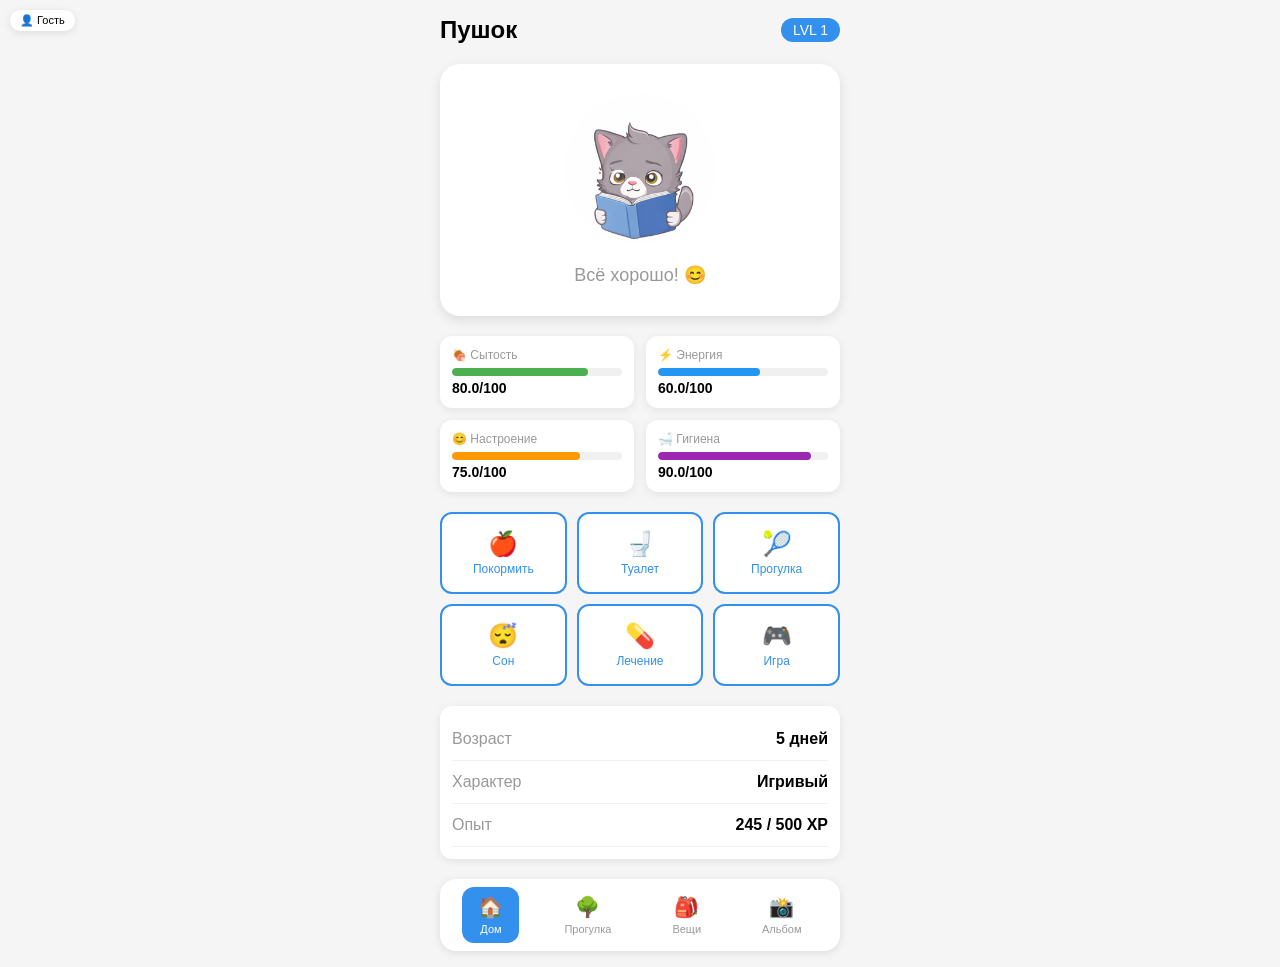
==== index.html @ 0890aa34 "Update index.html" ====
<!DOCTYPE html>
<html lang="ru">
<head>
    <meta charset="UTF-8">
    <meta name="viewport" content="width=device-width, initial-scale=1.0, maximum-scale=1.0, user-scalable=no">
    <title>🐾 Тамагочи</title>
    <script src="https://telegram.org/js/telegram-web-app.js"></script>
    <style>
        * { margin: 0; padding: 0; box-sizing: border-box; -webkit-user-select: none; user-select: none; }
        body { 
            font-family: -apple-system, BlinkMacSystemFont, sans-serif; 
            background: var(--tg-theme-bg-color, #f5f5f5); 
            color: var(--tg-theme-text-color, #000); 
            min-height: 100vh; 
            padding: 16px; 
        }
        .container { max-width: 400px; margin: 0 auto; }
        .header { display: flex; justify-content: space-between; align-items: center; margin-bottom: 20px; }
        .pet-name { font-size: 24px; font-weight: bold; }
        .pet-level { background: var(--tg-theme-button-color, #3390ec); color: var(--tg-theme-button-text-color, #fff); padding: 4px 12px; border-radius: 16px; font-size: 14px; }
        .pet-container { background: var(--tg-theme-secondary-bg-color, #fff); border-radius: 20px; padding: 30px; text-align: center; margin-bottom: 20px; box-shadow: 0 4px 12px rgba(0,0,0,0.1); }
        .pet-avatar { width: 150px; height: 150px; margin: 0 auto 20px; border-radius: 50%; overflow: hidden; background: transparent; display: flex; align-items: center; justify-content: center; }
        .pet-avatar img { width: 100%; height: 100%; object-fit: cover; }
        @keyframes bounce { 0%, 100% { transform: translateY(0); } 50% { transform: translateY(-10px); } }
        .pet-avatar.animate img { animation: bounce 2s infinite; }
        .pet-status { font-size: 18px; color: var(--tg-theme-hint-color, #999); }
        .stats-grid { display: grid; grid-template-columns: 1fr 1fr; gap: 12px; margin-bottom: 20px; }
        .stat-card { background: var(--tg-theme-secondary-bg-color, #fff); border-radius: 12px; padding: 12px; box-shadow: 0 2px 8px rgba(0,0,0,0.08); }
        .stat-label { font-size: 12px; color: var(--tg-theme-hint-color, #999); margin-bottom: 6px; }
        .stat-bar { height: 8px; background: var(--tg-theme-bg-color, #f0f0f0); border-radius: 4px; overflow: hidden; }
        .stat-fill { height: 100%; border-radius: 4px; transition: width 0.3s ease; }
        .stat-fill.hunger { background: #4CAF50; }
        .stat-fill.energy { background: #2196F3; }
        .stat-fill.mood { background: #FF9800; }
        .stat-fill.hygiene { background: #9C27B0; }
        .stat-value { font-size: 14px; font-weight: bold; margin-top: 4px; }
        .actions-grid { display: grid; grid-template-columns: repeat(3, 1fr); gap: 10px; margin-bottom: 20px; }
        .action-btn { background: var(--tg-theme-secondary-bg-color, #fff); border: 2px solid var(--tg-theme-button-color, #3390ec); color: var(--tg-theme-button-color, #3390ec); padding: 16px 8px; border-radius: 12px; font-size: 24px; cursor: pointer; transition: all 0.2s; display: flex; flex-direction: column; align-items: center; }
        .action-btn:active { transform: scale(0.95); background: var(--tg-theme-button-color, #3390ec); color: var(--tg-theme-button-text-color, #fff); }
        .action-label { font-size: 12px; margin-top: 4px; }
        .nav-bar { display: flex; justify-content: space-around; background: var(--tg-theme-secondary-bg-color, #fff); border-radius: 16px; padding: 8px; box-shadow: 0 2px 8px rgba(0,0,0,0.1); }
        .nav-item { display: flex; flex-direction: column; align-items: center; padding: 8px 16px; border-radius: 12px; cursor: pointer; color: var(--tg-theme-hint-color, #999); }
        .nav-item.active { background: var(--tg-theme-button-color, #3390ec); color: var(--tg-theme-button-text-color, #fff); }
        .nav-icon { font-size: 20px; margin-bottom: 4px; }
        .nav-label { font-size: 11px; }
        .toast { position: fixed; bottom: 80px; left: 50%; transform: translateX(-50%) translateY(100px); background: var(--tg-theme-button-color, #3390ec); color: var(--tg-theme-button-text-color, #fff); padding: 12px 24px; border-radius: 24px; font-size: 14px; opacity: 0; transition: all 0.3s; z-index: 1000; }
        .toast.show { transform: translateX(-50%) translateY(0); opacity: 1; }
        .modal-overlay { position: fixed; top: 0; left: 0; right: 0; bottom: 0; background: rgba(0,0,0,0.5); display: none; align-items: center; justify-content: center; z-index: 2000; }
        .modal-overlay.show { display: flex; }
        .modal { background: var(--tg-theme-secondary-bg-color, #fff); border-radius: 20px; padding: 24px; width: 90%; max-width: 320px; text-align: center; }
        .modal-title { font-size: 20px; font-weight: bold; margin-bottom: 16px; }
        .modal-body { margin-bottom: 20px; color: var(--tg-theme-hint-color, #999); }
        .modal-btn { background: var(--tg-theme-button-color, #3390ec); color: var(--tg-theme-button-text-color, #fff); border: none; padding: 12px 32px; border-radius: 12px; font-size: 16px; cursor: pointer; width: 100%; }
        .info-row { display: flex; justify-content: space-between; padding: 12px 0; border-bottom: 1px solid var(--tg-theme-bg-color, #f0f0f0); }
        .info-label { color: var(--tg-theme-hint-color, #999); }
        .info-value { font-weight: bold; }
        .save-status { position: fixed; top: 10px; right: 10px; background: #4CAF50; color: #fff; padding: 4px 12px; border-radius: 12px; font-size: 11px; opacity: 0; transition: opacity 0.3s; z-index: 1000; }
        .save-status.show { opacity: 1; }
        .user-badge { 
            position: fixed; 
            top: 10px; 
            left: 10px; 
            background: var(--tg-theme-secondary-bg-color, #fff); 
            padding: 4px 10px; 
            border-radius: 12px; 
            font-size: 11px; 
            box-shadow: 0 2px 8px rgba(0,0,0,0.1);
        }
    </style>
</head>
<body>
    <div class="save-status" id="saveStatus">💾 Сохранено</div>
    <div class="user-badge" id="userBadge">👤 Гость</div>
    
    <div class="container">
        <div class="header">
            <div class="pet-name" id="petName">Пушок</div>
            <div class="pet-level">LVL <span id="petLevel">1</span></div>
        </div>
        <div class="pet-container">
            <div class="pet-avatar" id="petAvatar">
                <img id="petImage" src="" alt="pet">
            </div>
            <div class="pet-status" id="petStatus">Счастлив и доволен! 😊</div>
        </div>
        <div class="stats-grid">
            <div class="stat-card">
                <div class="stat-label">🍖 Сытость</div>
                <div class="stat-bar"><div class="stat-fill hunger" id="hungerBar" style="width: 80%"></div></div>
                <div class="stat-value" id="hungerValue">80/100</div>
            </div>
            <div class="stat-card">
                <div class="stat-label">⚡ Энергия</div>
                <div class="stat-bar"><div class="stat-fill energy" id="energyBar" style="width: 60%"></div></div>
                <div class="stat-value" id="energyValue">60/100</div>
            </div>
            <div class="stat-card">
                <div class="stat-label">😊 Настроение</div>
                <div class="stat-bar"><div class="stat-fill mood" id="moodBar" style="width: 75%"></div></div>
                <div class="stat-value" id="moodValue">75/100</div>
            </div>
            <div class="stat-card">
                <div class="stat-label">🛁 Гигиена</div>
                <div class="stat-bar"><div class="stat-fill hygiene" id="hygieneBar" style="width: 90%"></div></div>
                <div class="stat-value" id="hygieneValue">90/100</div>
            </div>
        </div>
        <div class="actions-grid">
            <button class="action-btn" onclick="handleAction('feed')" id="btnFeed"><span>🍎</span><div class="action-label">Покормить</div></button>
            <button class="action-btn" onclick="handleAction('toilet')" id="btnToilet"><span>🚽</span><div class="action-label">Туалет</div></button>
            <button class="action-btn" onclick="handleAction('walk')" id="btnWalk"><span>🎾</span><div class="action-label">Прогулка</div></button>
            <button class="action-btn" onclick="handleAction('sleep')" id="btnSleep"><span>😴</span><div class="action-label">Сон</div></button>
            <button class="action-btn" onclick="handleAction('heal')" id="btnHeal"><span>💊</span><div class="action-label">Лечение</div></button>
            <button class="action-btn" onclick="handleAction('play')" id="btnPlay"><span>🎮</span><div class="action-label">Игра</div></button>
        </div>
        <div class="stat-card" style="margin-bottom: 20px;">
            <div class="info-row"><span class="info-label">Возраст</span><span class="info-value" id="petAge">5 дней</span></div>
            <div class="info-row"><span class="info-label">Характер</span><span class="info-value" id="petCharacter">Игривый</span></div>
            <div class="info-row"><span class="info-label">Опыт</span><span class="info-value" id="petXP">245 / 500 XP</span></div>
        </div>
        
        <!-- НАВИГАЦИЯ (обновлено: Комната → Прогулка) -->
        <div class="nav-bar">
            <div class="nav-item active" onclick="navigate('home')"><div class="nav-icon">🏠</div><div class="nav-label">Дом</div></div>
            <div class="nav-item" onclick="navigate('walk')"><div class="nav-icon">🌳</div><div class="nav-label">Прогулка</div></div>
            <div class="nav-item" onclick="navigate('inventory')"><div class="nav-icon">🎒</div><div class="nav-label">Вещи</div></div>
            <div class="nav-item" onclick="navigate('album')"><div class="nav-icon">📸</div><div class="nav-label">Альбом</div></div>
        </div>
    </div>
    <div class="toast" id="toast"></div>
    <div class="modal-overlay" id="modalOverlay">
        <div class="modal">
            <div class="modal-title" id="modalTitle">Внимание!</div>
            <div class="modal-body" id="modalBody">Текст сообщения</div>
            <button class="modal-btn" onclick="closeModal()">OK</button>
        </div>
    </div>

    <script>
        // ==================== TELEGRAM INIT ====================
        const tg = window.Telegram?.WebApp;
        let userData = { id: Date.now(), first_name: 'Игрок', username: 'player' };
        
        if (tg) {
            tg.expand();
            tg.ready();
            
            if (tg.initDataUnsafe?.user) {
                userData = tg.initDataUnsafe.user;
                document.getElementById('userBadge').textContent = `👤 ${userData.first_name}`;
            }
            
            tg.MainButton.setText('💾 СОХРАНИТЬ');
            tg.MainButton.color = '#3390ec';
            tg.MainButton.textColor = '#ffffff';
            tg.MainButton.show();
            tg.MainButton.onClick(() => {
                saveGame();
                tg.showAlert('Игра сохранена! 💾');
                if (tg.HapticFeedback) tg.HapticFeedback.notificationOccurred('success');
            });
            
            tg.BackButton.show();
            tg.BackButton.onClick(() => {
                saveGame();
                tg.close();
            });
        }

        // ==================== STATE ====================
        let pet = {
            id: userData.id,
            name: 'Пушок',
            level: 1,
            age: 5,
            xp: 245,
            xpMax: 500,
            hunger: 80,
            energy: 60,
            mood: 75,
            hygiene: 90,
            character: 'Игривый',
            status: 'happy',
            lastUpdate: Date.now()
        };

        const catImages = {
            music: 0, play: 1, play2: 2, singing: 3,
            sleeping: 4, sleeping2: 5, normal: 6, wink: 7,
            normal2: 8, happy2: 9, normal3: 10, feed: 11,
            music2: 12, normal4: 13, sleeping3: 14, happy3: 15
        };

        // ==================== UI FUNCTIONS ====================
        function updateUI() {
            document.getElementById('hungerBar').style.width = pet.hunger + '%';
            document.getElementById('hungerValue').textContent = pet.hunger.toFixed(1) + '/100';
            document.getElementById('energyBar').style.width = pet.energy + '%';
            document.getElementById('energyValue').textContent = pet.energy.toFixed(1) + '/100';
            document.getElementById('moodBar').style.width = pet.mood + '%';
            document.getElementById('moodValue').textContent = pet.mood.toFixed(1) + '/100';
            document.getElementById('hygieneBar').style.width = pet.hygiene + '%';
            document.getElementById('hygieneValue').textContent = pet.hygiene.toFixed(1) + '/100';
            document.getElementById('petName').textContent = pet.name;
            document.getElementById('petLevel').textContent = pet.level;
            document.getElementById('petAge').textContent = pet.age + ' дней';
            document.getElementById('petCharacter').textContent = pet.character;
            document.getElementById('petXP').textContent = pet.xp + ' / ' + pet.xpMax + ' XP';
            updatePetAppearance();
        }

        function updatePetAppearance() {
            const img = document.getElementById('petImage');
            const avatar = document.getElementById('petAvatar');
            const status = document.getElementById('petStatus');
            
            if (pet.hunger < 30) { pet.status = 'normal4'; status.textContent = 'Хочет есть... 🍖'; }
            else if (pet.energy < 20) { pet.status = 'sleeping2'; status.textContent = 'Устал, хочет спать... 😴'; }
            else if (pet.mood < 40) { pet.status = 'normal4'; status.textContent = 'Грустит... 💔'; }
            else if (pet.hygiene < 30) { pet.status = 'normal4'; status.textContent = 'Нужно помыться! 🛁'; }
            else if (pet.mood > 80 && pet.hunger > 60 && pet.energy > 60) { pet.status = Math.random() > 0.5 ? 'happy2' : 'happy3'; status.textContent = 'Счастлив и доволен! 😊'; }
            else { pet.status = 'normal'; status.textContent = 'Всё хорошо! 😊'; }
            
            const imgIndex = catImages[pet.status] !== undefined ? catImages[pet.status] : 6;
            img.src = `./part_${imgIndex}.png`;
            
            if (pet.energy > 20 && pet.status !== 'sleeping' && pet.status !== 'sleeping2' && pet.status !== 'sleeping3') { 
                avatar.classList.add('animate'); 
            } else { 
                avatar.classList.remove('animate'); 
            }
        }

        function showToast(message) {
            const toast = document.getElementById('toast');
            toast.textContent = message;
            toast.classList.add('show');
            setTimeout(() => toast.classList.remove('show'), 2000);
        }

        function showSaveStatus() {
            const status = document.getElementById('saveStatus');
            status.classList.add('show');
            setTimeout(() => status.classList.remove('show'), 2000);
        }

        function showModal(title, body) {
            document.getElementById('modalTitle').textContent = title;
            document.getElementById('modalBody').textContent = body;
            document.getElementById('modalOverlay').classList.add('show');
        }

        function closeModal() {
            document.getElementById('modalOverlay').classList.remove('show');
        }

        // ==================== NAVIGATION (ОБНОВЛЕНО!) ====================
        function navigate(page) {
            document.querySelectorAll('.nav-item').forEach(item => { item.classList.remove('active'); });
            event.currentTarget.classList.add('active');
            
            const pages = {
                home: { icon: '🏠', label: 'Дом', url: null },
                walk: { icon: '🌳', label: 'Прогулка', url: './cat-run.html' },  // ← ОТКРЫВАЕТ МИНИ-ИГРУ!
                inventory: { icon: '🎒', label: 'Вещи', url: null },
                album: { icon: '📸', label: 'Альбом', url: null }
            };
            
            const pageInfo = pages[page];
            
            // Если есть URL — открываем мини-игру
            if (pageInfo.url) {
                window.location.href = pageInfo.url;
            } else {
                // Иначе показываем "В разработке"
                showToast(`${pageInfo.icon} ${pageInfo.label} (в разработке)`);
            }
        }

        // ==================== SAVE/LOAD ====================
        async function saveGame() {
            if (tg) {
                try {
                    const saveData = { pet: pet, timestamp: new Date().toISOString() };
                    localStorage.setItem(`tamagotchi_save_${userData.id}`, JSON.stringify(saveData));
                    showSaveStatus();
                } catch (e) { console.error('❌ Ошибка сохранения:', e); }
            } else {
                try {
                    const saveData = { pet: pet, timestamp: new Date().toISOString() };
                    localStorage.setItem('tamagotchi_save', JSON.stringify(saveData));
                    showSaveStatus();
                } catch (e) { console.error('❌ Ошибка localStorage:', e); }
            }
        }

        async function loadGame() {
            if (tg) {
                try {
                    const saved = localStorage.getItem(`tamagotchi_save_${userData.id}`);
                    if (saved) {
                        const saveData = JSON.parse(saved);
                        if (saveData.pet) {
                            pet = { ...pet, ...saveData.pet };
                            showToast('Прогресс загружен! ✨');
                        }
                    }
                } catch (e) { console.error('❌ Ошибка загрузки localStorage:', e); }
            } else {
                try {
                    const saved = localStorage.getItem('tamagotchi_save');
                    if (saved) {
                        const saveData = JSON.parse(saved);
                        if (saveData.pet) {
                            pet = { ...pet, ...saveData.pet };
                            showToast('Прогресс загружен! ✨');
                        }
                    }
                } catch (e) { console.error('❌ Ошибка загрузки localStorage:', e); }
            }
        }

        function saveGameOnExit() { saveGame(); }
        setInterval(() => { saveGame(); }, 15000);

        // ==================== ACTIONS ====================
        const actions = {
            feed: { cooldown: 30000, effect: () => { pet.hunger = Math.min(100, pet.hunger + 20); pet.mood = Math.min(100, pet.mood + 5); pet.xp += 10; showTemporaryStatus('feed', 'Вкусно! 😋'); return 'Вкусно! 😋'; } },
            toilet: { cooldown: 60000, effect: () => { pet.hygiene = Math.min(100, pet.hygiene + 30); pet.mood = Math.min(100, pet.mood + 10); pet.xp += 5; showTemporaryStatus('wink', 'Чисто и свежо! ✨'); return 'Чисто и свежо! ✨'; } },
            walk: { cooldown: 120000, effect: () => { pet.energy = Math.max(0, pet.energy - 15); pet.mood = Math.min(100, pet.mood + 25); pet.hunger = Math.max(0, pet.hunger - 10); pet.xp += 20; showTemporaryStatus('music', 'Отличная прогулка! 🌳'); return 'Отличная прогулка! 🌳'; } },
            sleep: { cooldown: 300000, effect: () => { pet.energy = Math.min(100, pet.energy + 40); pet.hunger = Math.max(0, pet.hunger - 5); pet.xp += 15; showTemporaryStatus('sleeping', 'Выспался! 😴'); return 'Выспался! 😴'; } },
            heal: { cooldown: 600000, effect: () => { pet.hunger = Math.min(100, pet.hunger + 10); pet.energy = Math.min(100, pet.energy + 10); pet.mood = Math.min(100, pet.mood + 15); pet.xp += 25; showTemporaryStatus('happy2', 'Здоровье улучшилось! 💪'); return 'Здоровье улучшилось! 💪'; } },
            play: { cooldown: 60000, effect: () => { pet.energy = Math.max(0, pet.energy - 10); pet.mood = Math.min(100, pet.mood + 20); pet.hunger = Math.max(0, pet.hunger - 5); pet.xp += 15; showTemporaryStatus('play', 'Весело! 🎉'); return 'Весело! 🎉'; } }
        };

        const cooldowns = {};
        let temporaryStatusTimeout = null;

        function showTemporaryStatus(status, message) {
            const img = document.getElementById('petImage');
            const imgIndex = catImages[status] !== undefined ? catImages[status] : 6;
            img.src = `./part_${imgIndex}.png`;
            if (temporaryStatusTimeout) clearTimeout(temporaryStatusTimeout);
            temporaryStatusTimeout = setTimeout(() => { updatePetAppearance(); saveGame(); }, 2000);
        }

        function handleAction(actionType) {
            const action = actions[actionType];
            if (cooldowns[actionType] && Date.now() < cooldowns[actionType]) {
                const remaining = Math.ceil((cooldowns[actionType] - Date.now()) / 1000);
                showToast(`Подождите ${remaining} сек`);
                return;
            }
            if (actionType === 'walk' && pet.energy < 15) { 
                showModal('Устал', 'Слишком мало энергии для прогулки. Пусть поспит! 😴'); 
                return; 
            }
            
            if (tg?.HapticFeedback) {
                tg.HapticFeedback.impactOccurred('light');
            }
            
            const result = action.effect();
            cooldowns[actionType] = Date.now() + action.cooldown;
            showToast(result);
            checkLevelUp();
            updateUI();
            saveGame();
        }

        function checkLevelUp() {
            if (pet.xp >= pet.xpMax) {
                pet.level++;
                pet.xp = 0;
                pet.xpMax = Math.floor(pet.xpMax * 1.5);
                showModal('🎉 Уровень повышен!', `Твой питомец достиг уровня ${pet.level}!`);
                showTemporaryStatus('happy2', 'Ура! 🎉');
                
                if (tg?.HapticFeedback) {
                    tg.HapticFeedback.notificationOccurred('success');
                }
            }
        }

        function startDecay() {
            setInterval(() => {
                pet.hunger = Math.max(0, pet.hunger - 1);
                pet.energy = Math.max(0, pet.energy - 0.5);
                pet.mood = Math.max(0, pet.mood - 0.8);
                pet.hygiene = Math.max(0, pet.hygiene - 0.3);
                pet.hunger = Math.round(pet.hunger * 10) / 10;
                pet.energy = Math.round(pet.energy * 10) / 10;
                pet.mood = Math.round(pet.mood * 10) / 10;
                pet.hygiene = Math.round(pet.hygiene * 10) / 10;
                updateUI();
            }, 5000);
        }

        // ==================== INIT ====================
        document.addEventListener('DOMContentLoaded', async () => { 
            await loadGame(); 
            updateUI(); 
            startDecay();
            console.log('🐾 Тамагочи запущен!'); 
        });
        
        window.addEventListener('beforeunload', () => { saveGameOnExit(); });
    </script>
</body>
</html>
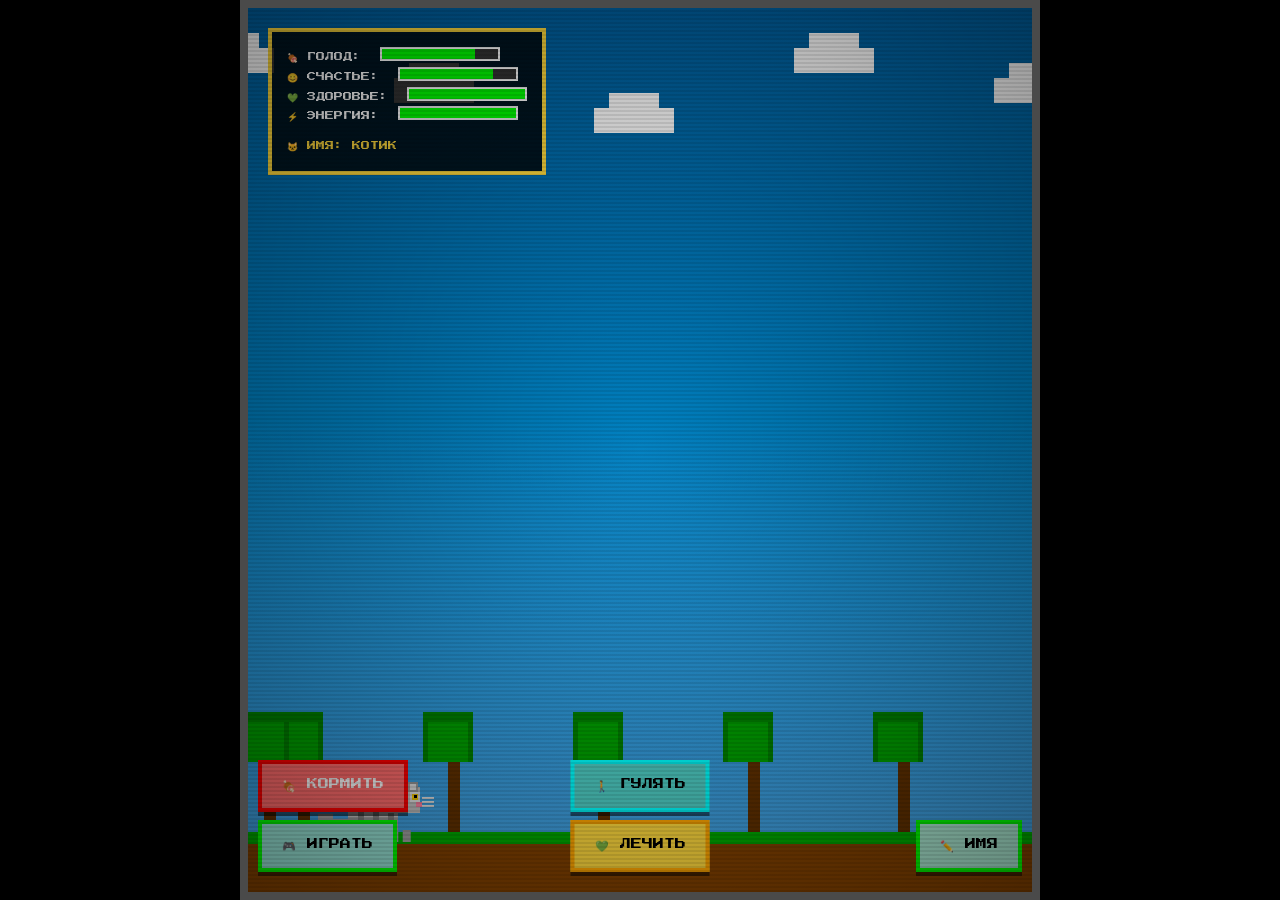
==== commit 3a89af20: "Update index.html" ====
--- a/index.html
+++ b/index.html
@@ -3,408 +3,681 @@
 <head>
     <meta charset="UTF-8">
     <meta name="viewport" content="width=device-width, initial-scale=1.0, maximum-scale=1.0, user-scalable=no">
-    <title>🐾 Тамагочи</title>
-    <script src="https://telegram.org/js/telegram-web-app.js"></script>
+    <title>Котик Тамагочи - Sega Style</title>
     <style>
-        * { margin: 0; padding: 0; box-sizing: border-box; -webkit-user-select: none; user-select: none; }
-        body { 
-            font-family: -apple-system, BlinkMacSystemFont, sans-serif; 
-            background: var(--tg-theme-bg-color, #f5f5f5); 
-            color: var(--tg-theme-text-color, #000); 
-            min-height: 100vh; 
-            padding: 16px; 
-        }
-        .container { max-width: 400px; margin: 0 auto; }
-        .header { display: flex; justify-content: space-between; align-items: center; margin-bottom: 20px; }
-        .pet-name { font-size: 24px; font-weight: bold; }
-        .pet-level { background: var(--tg-theme-button-color, #3390ec); color: var(--tg-theme-button-text-color, #fff); padding: 4px 12px; border-radius: 16px; font-size: 14px; }
-        .pet-container { background: var(--tg-theme-secondary-bg-color, #fff); border-radius: 20px; padding: 30px; text-align: center; margin-bottom: 20px; box-shadow: 0 4px 12px rgba(0,0,0,0.1); }
-        .pet-avatar { width: 150px; height: 150px; margin: 0 auto 20px; border-radius: 50%; overflow: hidden; background: transparent; display: flex; align-items: center; justify-content: center; }
-        .pet-avatar img { width: 100%; height: 100%; object-fit: cover; }
-        @keyframes bounce { 0%, 100% { transform: translateY(0); } 50% { transform: translateY(-10px); } }
-        .pet-avatar.animate img { animation: bounce 2s infinite; }
-        .pet-status { font-size: 18px; color: var(--tg-theme-hint-color, #999); }
-        .stats-grid { display: grid; grid-template-columns: 1fr 1fr; gap: 12px; margin-bottom: 20px; }
-        .stat-card { background: var(--tg-theme-secondary-bg-color, #fff); border-radius: 12px; padding: 12px; box-shadow: 0 2px 8px rgba(0,0,0,0.08); }
-        .stat-label { font-size: 12px; color: var(--tg-theme-hint-color, #999); margin-bottom: 6px; }
-        .stat-bar { height: 8px; background: var(--tg-theme-bg-color, #f0f0f0); border-radius: 4px; overflow: hidden; }
-        .stat-fill { height: 100%; border-radius: 4px; transition: width 0.3s ease; }
-        .stat-fill.hunger { background: #4CAF50; }
-        .stat-fill.energy { background: #2196F3; }
-        .stat-fill.mood { background: #FF9800; }
-        .stat-fill.hygiene { background: #9C27B0; }
-        .stat-value { font-size: 14px; font-weight: bold; margin-top: 4px; }
-        .actions-grid { display: grid; grid-template-columns: repeat(3, 1fr); gap: 10px; margin-bottom: 20px; }
-        .action-btn { background: var(--tg-theme-secondary-bg-color, #fff); border: 2px solid var(--tg-theme-button-color, #3390ec); color: var(--tg-theme-button-color, #3390ec); padding: 16px 8px; border-radius: 12px; font-size: 24px; cursor: pointer; transition: all 0.2s; display: flex; flex-direction: column; align-items: center; }
-        .action-btn:active { transform: scale(0.95); background: var(--tg-theme-button-color, #3390ec); color: var(--tg-theme-button-text-color, #fff); }
-        .action-label { font-size: 12px; margin-top: 4px; }
-        .nav-bar { display: flex; justify-content: space-around; background: var(--tg-theme-secondary-bg-color, #fff); border-radius: 16px; padding: 8px; box-shadow: 0 2px 8px rgba(0,0,0,0.1); }
-        .nav-item { display: flex; flex-direction: column; align-items: center; padding: 8px 16px; border-radius: 12px; cursor: pointer; color: var(--tg-theme-hint-color, #999); }
-        .nav-item.active { background: var(--tg-theme-button-color, #3390ec); color: var(--tg-theme-button-text-color, #fff); }
-        .nav-icon { font-size: 20px; margin-bottom: 4px; }
-        .nav-label { font-size: 11px; }
-        .toast { position: fixed; bottom: 80px; left: 50%; transform: translateX(-50%) translateY(100px); background: var(--tg-theme-button-color, #3390ec); color: var(--tg-theme-button-text-color, #fff); padding: 12px 24px; border-radius: 24px; font-size: 14px; opacity: 0; transition: all 0.3s; z-index: 1000; }
-        .toast.show { transform: translateX(-50%) translateY(0); opacity: 1; }
-        .modal-overlay { position: fixed; top: 0; left: 0; right: 0; bottom: 0; background: rgba(0,0,0,0.5); display: none; align-items: center; justify-content: center; z-index: 2000; }
-        .modal-overlay.show { display: flex; }
-        .modal { background: var(--tg-theme-secondary-bg-color, #fff); border-radius: 20px; padding: 24px; width: 90%; max-width: 320px; text-align: center; }
-        .modal-title { font-size: 20px; font-weight: bold; margin-bottom: 16px; }
-        .modal-body { margin-bottom: 20px; color: var(--tg-theme-hint-color, #999); }
-        .modal-btn { background: var(--tg-theme-button-color, #3390ec); color: var(--tg-theme-button-text-color, #fff); border: none; padding: 12px 32px; border-radius: 12px; font-size: 16px; cursor: pointer; width: 100%; }
-        .info-row { display: flex; justify-content: space-between; padding: 12px 0; border-bottom: 1px solid var(--tg-theme-bg-color, #f0f0f0); }
-        .info-label { color: var(--tg-theme-hint-color, #999); }
-        .info-value { font-weight: bold; }
-        .save-status { position: fixed; top: 10px; right: 10px; background: #4CAF50; color: #fff; padding: 4px 12px; border-radius: 12px; font-size: 11px; opacity: 0; transition: opacity 0.3s; z-index: 1000; }
-        .save-status.show { opacity: 1; }
-        .user-badge { 
-            position: fixed; 
-            top: 10px; 
-            left: 10px; 
-            background: var(--tg-theme-secondary-bg-color, #fff); 
-            padding: 4px 10px; 
-            border-radius: 12px; 
-            font-size: 11px; 
-            box-shadow: 0 2px 8px rgba(0,0,0,0.1);
+        @import url('https://fonts.googleapis.com/css2?family=Press+Start+2P&display=swap');
+        
+        * { margin: 0; padding: 0; box-sizing: border-box; touch-action: none; }
+        body {
+            display: flex; justify-content: center; align-items: center;
+            min-height: 100vh; background: #000;
+            font-family: 'Press Start 2P', cursive; overflow: hidden;
+        }
+        #gameContainer { 
+            position: relative; width: 100%; max-width: 800px; height: 100vh;
+            background: linear-gradient(180deg, #1a1a4e 0%, #0a0a2e 100%);
+            border: 8px solid #4a4a4a;
+        }
+        #gameCanvas { display: block; width: 100%; height: 100%; }
+        
+        .sega-button {
+            position: absolute;
+            padding: 15px 20px;
+            font-family: 'Press Start 2P', cursive;
+            font-size: 11px;
+            border: 4px solid;
+            cursor: pointer;
+            text-transform: uppercase;
+            box-shadow: 0 4px 0 rgba(0,0,0,0.5);
+        }
+        .sega-button:active {
+            transform: translateY(4px);
+            box-shadow: 0 0 0 rgba(0,0,0,0.5);
+        }
+        .btn-feed { background: #FF6B6B; border-color: #FF0000; color: #fff; bottom: 80px; left: 10px; }
+        .btn-walk { background: #4ECDC4; border-color: #00FFFF; color: #000; bottom: 80px; left: 50%; transform: translateX(-50%); }
+        .btn-play { background: #95E1D3; border-color: #00FF00; color: #000; bottom: 20px; left: 10px; }
+        .btn-heal { background: #FFD93D; border-color: #FFA500; color: #000; bottom: 20px; left: 50%; transform: translateX(-50%); }
+        .btn-name { background: #A8E6CF; border-color: #00FF00; color: #000; bottom: 20px; right: 10px; }
+        
+        #scanlines {
+            position: absolute; top: 0; left: 0; width: 100%; height: 100%;
+            background: repeating-linear-gradient(0deg, rgba(0,0,0,0.15) 0px, rgba(0,0,0,0.15) 2px, transparent 2px, transparent 4px);
+            pointer-events: none; z-index: 100; opacity: 0.6;
+        }
+        
+        .modal {
+            display: none; position: absolute; top: 50%; left: 50%;
+            transform: translate(-50%, -50%);
+            background: linear-gradient(180deg, #2a2a6e 0%, #1a1a4e 100%);
+            border: 6px solid #00FFFF; padding: 30px;
+            box-shadow: 0 0 30px rgba(0,255,255,0.5);
+            z-index: 200; text-align: center;
+        }
+        .modal h2 { color: #FFFF00; margin-bottom: 20px; font-size: 18px; }
+        .modal input {
+            font-family: 'Press Start 2P', cursive;
+            padding: 10px; font-size: 14px;
+            border: 4px solid #FFD93D;
+            background: #000; color: #00FF00;
+            margin-bottom: 20px; width: 100%;
+        }
+        .modal button {
+            font-family: 'Press Start 2P', cursive;
+            padding: 12px 25px; font-size: 12px;
+            background: #00FF00; border: 4px solid #008000;
+            cursor: pointer; color: #000;
+        }
+        
+        .stats {
+            position: absolute; top: 20px; left: 20px;
+            background: rgba(0,0,0,0.8);
+            border: 4px solid #FFD93D;
+            padding: 15px; color: #fff;
+            font-size: 9px; line-height: 2.2;
+            z-index: 50;
+        }
+        .stat-bar {
+            width: 120px; height: 14px;
+            background: #333; border: 2px solid #fff;
+            display: inline-block; margin-left: 10px;
+        }
+        .stat-fill {
+            height: 100%; background: #00FF00;
+            transition: width 0.3s;
+        }
+        
+        #vignette {
+            position: absolute; top: 0; left: 0; width: 100%; height: 100%;
+            background: radial-gradient(ellipse at center, transparent 0%, rgba(0,0,0,0.4) 100%);
+            pointer-events: none; z-index: 101;
+        }
+
+        .instructions {
+            position: absolute;
+            top: 20px;
+            left: 50%;
+            transform: translateX(-50%);
+            background: rgba(0,0,0,0.9);
+            border: 3px solid #FFFF00;
+            padding: 10px 20px;
+            color: #FFFF00;
+            font-size: 9px;
+            text-align: center;
+            z-index: 50;
+            display: none;
         }
     </style>
 </head>
 <body>
-    <div class="save-status" id="saveStatus">💾 Сохранено</div>
-    <div class="user-badge" id="userBadge">👤 Гость</div>
-    
-    <div class="container">
-        <div class="header">
-            <div class="pet-name" id="petName">Пушок</div>
-            <div class="pet-level">LVL <span id="petLevel">1</span></div>
+    <div id="gameContainer">
+        <canvas id="gameCanvas"></canvas>
+        <div id="scanlines"></div>
+        <div id="vignette"></div>
+        
+        <div class="stats">
+            <div>🍖 ГОЛОД: <div class="stat-bar"><div class="stat-fill" id="hungerBar" style="width: 80%"></div></div></div>
+            <div>😊 СЧАСТЬЕ: <div class="stat-bar"><div class="stat-fill" id="happyBar" style="width: 80%"></div></div></div>
+            <div>💚 ЗДОРОВЬЕ: <div class="stat-bar"><div class="stat-fill" id="healthBar" style="width: 100%"></div></div></div>
+            <div>⚡ ЭНЕРГИЯ: <div class="stat-bar"><div class="stat-fill" id="energyBar" style="width: 100%"></div></div></div>
+            <div style="margin-top: 10px; color: #FFD93D;">🐱 ИМЯ: <span id="catName">КОТИК</span></div>
         </div>
-        <div class="pet-container">
-            <div class="pet-avatar" id="petAvatar">
-                <img id="petImage" src="" alt="pet">
-            </div>
-            <div class="pet-status" id="petStatus">Счастлив и доволен! 😊</div>
+
+        <div class="instructions" id="instructions">
+            <div id="instructionText"></div>
         </div>
-        <div class="stats-grid">
-            <div class="stat-card">
-                <div class="stat-label">🍖 Сытость</div>
-                <div class="stat-bar"><div class="stat-fill hunger" id="hungerBar" style="width: 80%"></div></div>
-                <div class="stat-value" id="hungerValue">80/100</div>
-            </div>
-            <div class="stat-card">
-                <div class="stat-label">⚡ Энергия</div>
-                <div class="stat-bar"><div class="stat-fill energy" id="energyBar" style="width: 60%"></div></div>
-                <div class="stat-value" id="energyValue">60/100</div>
-            </div>
-            <div class="stat-card">
-                <div class="stat-label">😊 Настроение</div>
-                <div class="stat-bar"><div class="stat-fill mood" id="moodBar" style="width: 75%"></div></div>
-                <div class="stat-value" id="moodValue">75/100</div>
-            </div>
-            <div class="stat-card">
-                <div class="stat-label">🛁 Гигиена</div>
-                <div class="stat-bar"><div class="stat-fill hygiene" id="hygieneBar" style="width: 90%"></div></div>
-                <div class="stat-value" id="hygieneValue">90/100</div>
-            </div>
-        </div>
-        <div class="actions-grid">
-            <button class="action-btn" onclick="handleAction('feed')" id="btnFeed"><span>🍎</span><div class="action-label">Покормить</div></button>
-            <button class="action-btn" onclick="handleAction('toilet')" id="btnToilet"><span>🚽</span><div class="action-label">Туалет</div></button>
-            <button class="action-btn" onclick="handleAction('walk')" id="btnWalk"><span>🎾</span><div class="action-label">Прогулка</div></button>
-            <button class="action-btn" onclick="handleAction('sleep')" id="btnSleep"><span>😴</span><div class="action-label">Сон</div></button>
-            <button class="action-btn" onclick="handleAction('heal')" id="btnHeal"><span>💊</span><div class="action-label">Лечение</div></button>
-            <button class="action-btn" onclick="handleAction('play')" id="btnPlay"><span>🎮</span><div class="action-label">Игра</div></button>
-        </div>
-        <div class="stat-card" style="margin-bottom: 20px;">
-            <div class="info-row"><span class="info-label">Возраст</span><span class="info-value" id="petAge">5 дней</span></div>
-            <div class="info-row"><span class="info-label">Характер</span><span class="info-value" id="petCharacter">Игривый</span></div>
-            <div class="info-row"><span class="info-label">Опыт</span><span class="info-value" id="petXP">245 / 500 XP</span></div>
-        </div>
-        
-        <!-- НАВИГАЦИЯ (обновлено: Комната → Прогулка) -->
-        <div class="nav-bar">
-            <div class="nav-item active" onclick="navigate('home')"><div class="nav-icon">🏠</div><div class="nav-label">Дом</div></div>
-            <div class="nav-item" onclick="navigate('walk')"><div class="nav-icon">🌳</div><div class="nav-label">Прогулка</div></div>
-            <div class="nav-item" onclick="navigate('inventory')"><div class="nav-icon">🎒</div><div class="nav-label">Вещи</div></div>
-            <div class="nav-item" onclick="navigate('album')"><div class="nav-icon">📸</div><div class="nav-label">Альбом</div></div>
+        
+        <button class="sega-button btn-feed" onclick="startFeedGame()">🍖 КОРМИТЬ</button>
+        <button class="sega-button btn-walk" onclick="startWalkGame()">🚶 ГУЛЯТЬ</button>
+        <button class="sega-button btn-play" onclick="startPlayGame()">🎮 ИГРАТЬ</button>
+        <button class="sega-button btn-heal" onclick="startHealGame()">💚 ЛЕЧИТЬ</button>
+        <button class="sega-button btn-name" onclick="openNameModal()">✏️ ИМЯ</button>
+        
+        <div class="modal" id="nameModal">
+            <h2>🐱 ВВЕДИ ИМЯ КОТИКА</h2>
+            <input type="text" id="nameInput" maxlength="10" placeholder="КОТИК">
+            <br>
+            <button onclick="saveName()">OK</button>
         </div>
     </div>
-    <div class="toast" id="toast"></div>
-    <div class="modal-overlay" id="modalOverlay">
-        <div class="modal">
-            <div class="modal-title" id="modalTitle">Внимание!</div>
-            <div class="modal-body" id="modalBody">Текст сообщения</div>
-            <button class="modal-btn" onclick="closeModal()">OK</button>
-        </div>
-    </div>
 
     <script>
-        // ==================== TELEGRAM INIT ====================
-        const tg = window.Telegram?.WebApp;
-        let userData = { id: Date.now(), first_name: 'Игрок', username: 'player' };
-        
-        if (tg) {
-            tg.expand();
-            tg.ready();
-            
-            if (tg.initDataUnsafe?.user) {
-                userData = tg.initDataUnsafe.user;
-                document.getElementById('userBadge').textContent = `👤 ${userData.first_name}`;
-            }
-            
-            tg.MainButton.setText('💾 СОХРАНИТЬ');
-            tg.MainButton.color = '#3390ec';
-            tg.MainButton.textColor = '#ffffff';
-            tg.MainButton.show();
-            tg.MainButton.onClick(() => {
-                saveGame();
-                tg.showAlert('Игра сохранена! 💾');
-                if (tg.HapticFeedback) tg.HapticFeedback.notificationOccurred('success');
+        const canvas = document.getElementById('gameCanvas');
+        const ctx = canvas.getContext('2d');
+        const instructions = document.getElementById('instructions');
+        const instructionText = document.getElementById('instructionText');
+        
+        const COLORS = {
+            sky1: '#0060A0', sky2: '#0080C0', sky3: '#40A0E0',
+            ground: '#804000', grass: '#00A800',
+            cat1: '#C0C0C0', cat2: '#A0A0A0', cat3: '#808080',
+            catLight: '#E0E0E0', catEye: '#FFD000', catNose: '#FF80A0',
+            tree1: '#008000', tree2: '#00A000', trunk: '#603000',
+            cloud: '#FFFFFF'
+        };
+
+        let catState = {
+            name: 'КОТИК',
+            hunger: 80,
+            happiness: 80,
+            health: 100,
+            energy: 100
+        };
+
+        let gameMode = 'main';
+        let frame = 0;
+        let catX = 100;
+        let catY = 0;
+        let catVelocityY = 0;
+        let isJumping = false;
+        let groundY = 0;
+
+        function resizeCanvas() {
+            canvas.width = canvas.offsetWidth;
+            canvas.height = canvas.offsetHeight;
+            groundY = canvas.height - 60;
+        }
+        resizeCanvas();
+        window.addEventListener('resize', resizeCanvas);
+
+        // 🍖 МИНИ-ИГРА: КОРМЛЕНИЕ
+        let foodItems = [];
+        let score = 0;
+        
+        function startFeedGame() {
+            gameMode = 'feed';
+            foodItems = [];
+            score = 0;
+            catX = 100;
+            showInstruction('ЛОВИ РЫБКИ СТРЕЛКАМИ ВВЕРХ/ВНИЗ!');
+        }
+
+        function updateFeedGame() {
+            if (Math.random() < 0.02) {
+                foodItems.push({
+                    x: canvas.width,
+                    y: groundY - 50 - Math.random() * 150,
+                    width: 25,
+                    height: 25
+                });
+            }
+
+            foodItems.forEach((food, i) => {
+                food.x -= 5;
+                
+                if (catX < food.x + food.width && catX + 50 > food.x &&
+                    catY < food.y + food.height && catY + 50 > food.y) {
+                    foodItems.splice(i, 1);
+                    score++;
+                    catState.hunger = Math.min(100, catState.hunger + 8);
+                    updateStats();
+                }
+                
+                if (food.x < -50) foodItems.splice(i, 1);
             });
-            
-            tg.BackButton.show();
-            tg.BackButton.onClick(() => {
-                saveGame();
-                tg.close();
+        }
+
+        function drawFeedGame() {
+            ctx.fillStyle = '#FF6B6B';
+            foodItems.forEach(food => {
+                ctx.fillRect(food.x, food.y, food.width, food.height);
+                ctx.beginPath();
+                ctx.moveTo(food.x, food.y + 12);
+                ctx.lineTo(food.x - 10, food.y + 5);
+                ctx.lineTo(food.x - 10, food.y + 20);
+                ctx.fill();
             });
-        }
-
-        // ==================== STATE ====================
-        let pet = {
-            id: userData.id,
-            name: 'Пушок',
-            level: 1,
-            age: 5,
-            xp: 245,
-            xpMax: 500,
-            hunger: 80,
-            energy: 60,
-            mood: 75,
-            hygiene: 90,
-            character: 'Игривый',
-            status: 'happy',
-            lastUpdate: Date.now()
-        };
-
-        const catImages = {
-            music: 0, play: 1, play2: 2, singing: 3,
-            sleeping: 4, sleeping2: 5, normal: 6, wink: 7,
-            normal2: 8, happy2: 9, normal3: 10, feed: 11,
-            music2: 12, normal4: 13, sleeping3: 14, happy3: 15
-        };
-
-        // ==================== UI FUNCTIONS ====================
-        function updateUI() {
-            document.getElementById('hungerBar').style.width = pet.hunger + '%';
-            document.getElementById('hungerValue').textContent = pet.hunger.toFixed(1) + '/100';
-            document.getElementById('energyBar').style.width = pet.energy + '%';
-            document.getElementById('energyValue').textContent = pet.energy.toFixed(1) + '/100';
-            document.getElementById('moodBar').style.width = pet.mood + '%';
-            document.getElementById('moodValue').textContent = pet.mood.toFixed(1) + '/100';
-            document.getElementById('hygieneBar').style.width = pet.hygiene + '%';
-            document.getElementById('hygieneValue').textContent = pet.hygiene.toFixed(1) + '/100';
-            document.getElementById('petName').textContent = pet.name;
-            document.getElementById('petLevel').textContent = pet.level;
-            document.getElementById('petAge').textContent = pet.age + ' дней';
-            document.getElementById('petCharacter').textContent = pet.character;
-            document.getElementById('petXP').textContent = pet.xp + ' / ' + pet.xpMax + ' XP';
-            updatePetAppearance();
-        }
-
-        function updatePetAppearance() {
-            const img = document.getElementById('petImage');
-            const avatar = document.getElementById('petAvatar');
-            const status = document.getElementById('petStatus');
-            
-            if (pet.hunger < 30) { pet.status = 'normal4'; status.textContent = 'Хочет есть... 🍖'; }
-            else if (pet.energy < 20) { pet.status = 'sleeping2'; status.textContent = 'Устал, хочет спать... 😴'; }
-            else if (pet.mood < 40) { pet.status = 'normal4'; status.textContent = 'Грустит... 💔'; }
-            else if (pet.hygiene < 30) { pet.status = 'normal4'; status.textContent = 'Нужно помыться! 🛁'; }
-            else if (pet.mood > 80 && pet.hunger > 60 && pet.energy > 60) { pet.status = Math.random() > 0.5 ? 'happy2' : 'happy3'; status.textContent = 'Счастлив и доволен! 😊'; }
-            else { pet.status = 'normal'; status.textContent = 'Всё хорошо! 😊'; }
-            
-            const imgIndex = catImages[pet.status] !== undefined ? catImages[pet.status] : 6;
-            img.src = `./part_${imgIndex}.png`;
-            
-            if (pet.energy > 20 && pet.status !== 'sleeping' && pet.status !== 'sleeping2' && pet.status !== 'sleeping3') { 
-                avatar.classList.add('animate'); 
-            } else { 
-                avatar.classList.remove('animate'); 
-            }
-        }
-
-        function showToast(message) {
-            const toast = document.getElementById('toast');
-            toast.textContent = message;
-            toast.classList.add('show');
-            setTimeout(() => toast.classList.remove('show'), 2000);
-        }
-
-        function showSaveStatus() {
-            const status = document.getElementById('saveStatus');
-            status.classList.add('show');
-            setTimeout(() => status.classList.remove('show'), 2000);
-        }
-
-        function showModal(title, body) {
-            document.getElementById('modalTitle').textContent = title;
-            document.getElementById('modalBody').textContent = body;
-            document.getElementById('modalOverlay').classList.add('show');
-        }
-
-        function closeModal() {
-            document.getElementById('modalOverlay').classList.remove('show');
-        }
-
-        // ==================== NAVIGATION (ОБНОВЛЕНО!) ====================
-        function navigate(page) {
-            document.querySelectorAll('.nav-item').forEach(item => { item.classList.remove('active'); });
-            event.currentTarget.classList.add('active');
-            
-            const pages = {
-                home: { icon: '🏠', label: 'Дом', url: null },
-                walk: { icon: '🌳', label: 'Прогулка', url: './cat-run.html' },  // ← ОТКРЫВАЕТ МИНИ-ИГРУ!
-                inventory: { icon: '🎒', label: 'Вещи', url: null },
-                album: { icon: '📸', label: 'Альбом', url: null }
+            
+            ctx.fillStyle = '#FFFF00';
+            ctx.font = '10px "Press Start 2P"';
+            ctx.fillText('СЪЕДЕНО: ' + score, 200, 50);
+        }
+
+        // 🚶 МИНИ-ИГРА: ПРОГУЛКА (прыжки через препятствия)
+        let walkObstacles = [];
+        let walkScore = 0;
+        
+        function startWalkGame() {
+            gameMode = 'walk';
+            walkObstacles = [];
+            walkScore = 0;
+            catX = 100;
+            catY = groundY - 50;
+            catVelocityY = 0;
+            isJumping = false;
+            showInstruction('ПРЫГАЙ ЧЕРЕЗ ПРЕПЯТСТВИЯ (ПРОБЕЛ)!');
+        }
+
+        function updateWalkGame() {
+            catVelocityY += 0.8;
+            catY += catVelocityY;
+            if (catY >= groundY - 50) {
+                catY = groundY - 50;
+                isJumping = false;
+                catVelocityY = 0;
+            }
+
+            if (Math.random() < 0.015) {
+                walkObstacles.push({
+                    x: canvas.width,
+                    y: groundY - 40,
+                    width: 30,
+                    height: 40
+                });
+            }
+
+            walkObstacles.forEach((obs, i) => {
+                obs.x -= 6;
+                
+                if (catX < obs.x + obs.width && catX + 50 > obs.x &&
+                    catY < obs.y + obs.height && catY + 50 > obs.y) {
+                    walkObstacles = [];
+                    catState.energy = Math.max(0, catState.energy - 10);
+                    catState.happiness = Math.min(100, catState.happiness + 10);
+                    updateStats();
+                    gameMode = 'main';
+                    hideInstruction();
+                }
+                
+                if (obs.x < -50) {
+                    walkObstacles.splice(i, 1);
+                    walkScore++;
+                }
+            });
+
+            catState.energy = Math.max(0, catState.energy - 0.05);
+            updateStats();
+        }
+
+        function drawWalkGame() {
+            ctx.fillStyle = '#4ECDC4';
+            walkObstacles.forEach(obs => {
+                ctx.fillRect(obs.x, obs.y, obs.width, obs.height);
+            });
+            
+            ctx.fillStyle = '#FFFF00';
+            ctx.font = '10px "Press Start 2P"';
+            ctx.fillText('ПРОЙДЕНО: ' + walkScore, 200, 50);
+        }
+
+        // 🎮 МИНИ-ИГРА: МЯЧИК (пинг-понг)
+        let ball = { x: 0, y: 0, dx: 0, dy: 0, size: 10 };
+        let catPaddle = { x: 50, y: 0, width: 15, height: 60 };
+        let handPaddle = { x: 0, y: 0, width: 15, height: 60 };
+        let playScore = 0;
+        
+        function startPlayGame() {
+            gameMode = 'play';
+            ball = { 
+                x: canvas.width / 2, 
+                y: canvas.height / 2, 
+                dx: 4, 
+                dy: 3, 
+                size: 10 
             };
-            
-            const pageInfo = pages[page];
-            
-            // Если есть URL — открываем мини-игру
-            if (pageInfo.url) {
-                window.location.href = pageInfo.url;
-            } else {
-                // Иначе показываем "В разработке"
-                showToast(`${pageInfo.icon} ${pageInfo.label} (в разработке)`);
-            }
-        }
-
-        // ==================== SAVE/LOAD ====================
-        async function saveGame() {
-            if (tg) {
-                try {
-                    const saveData = { pet: pet, timestamp: new Date().toISOString() };
-                    localStorage.setItem(`tamagotchi_save_${userData.id}`, JSON.stringify(saveData));
-                    showSaveStatus();
-                } catch (e) { console.error('❌ Ошибка сохранения:', e); }
-            } else {
-                try {
-                    const saveData = { pet: pet, timestamp: new Date().toISOString() };
-                    localStorage.setItem('tamagotchi_save', JSON.stringify(saveData));
-                    showSaveStatus();
-                } catch (e) { console.error('❌ Ошибка localStorage:', e); }
-            }
-        }
-
-        async function loadGame() {
-            if (tg) {
-                try {
-                    const saved = localStorage.getItem(`tamagotchi_save_${userData.id}`);
-                    if (saved) {
-                        const saveData = JSON.parse(saved);
-                        if (saveData.pet) {
-                            pet = { ...pet, ...saveData.pet };
-                            showToast('Прогресс загружен! ✨');
+            catPaddle = { x: 80, y: canvas.height / 2 - 30, width: 15, height: 60 };
+            handPaddle = { x: canvas.width - 100, y: canvas.height / 2 - 30, width: 15, height: 60 };
+            playScore = 0;
+            showInstruction('ДВИГАЙ МЫШЬЮ ИЛИ ПАЛЬЦЕМ! ОТБИВАЙ МЯЧ!');
+        }
+
+        function updatePlayGame() {
+            // Движение мяча
+            ball.x += ball.dx;
+            ball.y += ball.dy;
+
+            // Отскок от верха и низа
+            if (ball.y - ball.size < 0 || ball.y + ball.size > canvas.height) {
+                ball.dy = -ball.dy;
+            }
+
+            // Отскок от ракетки котика
+            if (ball.x - ball.size < catPaddle.x + catPaddle.width &&
+                ball.x + ball.size > catPaddle.x &&
+                ball.y > catPaddle.y &&
+                ball.y < catPaddle.y + catPaddle.height) {
+                ball.dx = Math.abs(ball.dx) + 0.5;
+                playScore++;
+            }
+
+            // Отскок от ракетки руки
+            if (ball.x + ball.size > handPaddle.x &&
+                ball.x - ball.size < handPaddle.x + handPaddle.width &&
+                ball.y > handPaddle.y &&
+                ball.y < handPaddle.y + handPaddle.height) {
+                ball.dx = -Math.abs(ball.dx) - 0.5;
+            }
+
+            // ИИ руки
+            const handCenter = handPaddle.y + handPaddle.height / 2;
+            if (handCenter < ball.y - 20) {
+                handPaddle.y += 3;
+            } else if (handCenter > ball.y + 20) {
+                handPaddle.y -= 3;
+            }
+            handPaddle.y = Math.max(0, Math.min(canvas.height - handPaddle.height, handPaddle.y));
+
+            // Гол
+            if (ball.x < 0) {
+                // Проигрыш
+                catState.happiness = Math.max(0, catState.happiness - 5);
+                updateStats();
+                gameMode = 'main';
+                hideInstruction();
+            }
+            if (ball.x > canvas.width) {
+                // Выигрыш очка
+                ball.x = canvas.width / 2;
+                ball.y = canvas.height / 2;
+                ball.dx = -4;
+                ball.dy = 3 * (Math.random() > 0.5 ? 1 : -1);
+                playScore++;
+                if (playScore >= 5) {
+                    catState.happiness = Math.min(100, catState.happiness + 15);
+                    updateStats();
+                    gameMode = 'main';
+                    hideInstruction();
+                }
+            }
+        }
+
+        function drawPlayGame() {
+            // Ракетка котика
+            ctx.fillStyle = '#A0A0A0';
+            ctx.fillRect(catPaddle.x, catPaddle.y, catPaddle.width, catPaddle.height);
+            // Глаза на ракетке
+            ctx.fillStyle = '#FFD000';
+            ctx.fillRect(catPaddle.x + 3, catPaddle.y + 15, 4, 4);
+            ctx.fillRect(catPaddle.x + 8, catPaddle.y + 15, 4, 4);
+
+            // Ракетка руки
+            ctx.fillStyle = '#FFB6C1';
+            ctx.fillRect(handPaddle.x, handPaddle.y, handPaddle.width, handPaddle.height);
+            // Пальцы
+            ctx.fillStyle = '#FF69B4';
+            for (let i = 0; i < 4; i++) {
+                ctx.fillRect(handPaddle.x - 5, handPaddle.y + i * 15, 5, 10);
+            }
+
+            // Мяч
+            ctx.fillStyle = '#FFFF00';
+            ctx.beginPath();
+            ctx.arc(ball.x, ball.y, ball.size, 0, Math.PI * 2);
+            ctx.fill();
+            ctx.strokeStyle = '#FF0000';
+            ctx.lineWidth = 2;
+            ctx.stroke();
+
+            // Счёт
+            ctx.fillStyle = '#FFFF00';
+            ctx.font = '10px "Press Start 2P"';
+            ctx.fillText('СЧЁТ: ' + playScore + '/5', canvas.width / 2 - 60, 50);
+        }
+
+        // 💚 МИНИ-ИГРА: ЛЕЧЕНИЕ
+        let healTargets = [];
+        
+        function startHealGame() {
+            gameMode = 'heal';
+            healTargets = [];
+            score = 0;
+            
+            for (let i = 0; i < 5; i++) {
+                healTargets.push({
+                    x: 200 + Math.random() * 300,
+                    y: 150 + Math.random() * 200,
+                    size: 20 + Math.random() * 15,
+                    healed: false
+                });
+            }
+            showInstruction('КЛИКАЙ НА КРАСНЫЕ КРУГИ (БОЛЯЧКИ)!');
+        }
+
+        function drawHealGame() {
+            ctx.fillStyle = '#FF6B6B';
+            healTargets.forEach(target => {
+                if (!target.healed) {
+                    ctx.beginPath();
+                    ctx.arc(target.x, target.y, target.size, 0, Math.PI * 2);
+                    ctx.fill();
+                    ctx.fillStyle = '#800000';
+                    ctx.fillRect(target.x - 8, target.y - 3, 16, 6);
+                    ctx.fillRect(target.x - 3, target.y - 8, 6, 16);
+                    ctx.fillStyle = '#FF6B6B';
+                }
+            });
+            
+            ctx.fillStyle = '#FFFF00';
+            ctx.font = '10px "Press Start 2P"';
+            ctx.fillText('ВЫЛЕЧЕНО: ' + score + '/5', 150, 50);
+        }
+
+        // Отрисовка котика
+        function drawCat(x, y) {
+            ctx.save();
+            ctx.translate(x, y);
+            
+            ctx.fillStyle = COLORS.cat1;
+            ctx.fillRect(0, 20, 50, 30);
+            ctx.fillStyle = COLORS.cat2;
+            ctx.fillRect(0, 35, 50, 15);
+            
+            ctx.fillStyle = COLORS.cat3;
+            ctx.fillRect(10, 22, 6, 24);
+            ctx.fillRect(25, 22, 6, 24);
+            ctx.fillRect(40, 22, 6, 24);
+            
+            ctx.fillStyle = COLORS.cat1;
+            ctx.fillRect(40, 5, 32, 26);
+            
+            ctx.fillStyle = COLORS.cat2;
+            ctx.fillRect(42, 0, 10, 10);
+            ctx.fillRect(60, 0, 10, 10);
+            ctx.fillStyle = COLORS.catLight;
+            ctx.fillRect(44, 2, 6, 6);
+            ctx.fillRect(62, 2, 6, 6);
+            
+            ctx.fillStyle = COLORS.catLight;
+            ctx.fillRect(46, 10, 10, 10);
+            ctx.fillRect(62, 10, 10, 10);
+            ctx.fillStyle = COLORS.catEye;
+            ctx.fillRect(48, 12, 6, 6);
+            ctx.fillRect(64, 12, 6, 6);
+            ctx.fillStyle = '#000';
+            ctx.fillRect(50, 13, 3, 3);
+            ctx.fillRect(66, 13, 3, 3);
+            
+            ctx.fillStyle = COLORS.catNose;
+            ctx.fillRect(68, 20, 6, 5);
+            
+            ctx.fillStyle = COLORS.catLight;
+            ctx.fillRect(35, 15, 12, 2);
+            ctx.fillRect(35, 19, 12, 2);
+            ctx.fillRect(35, 23, 12, 2);
+            ctx.fillRect(74, 15, 12, 2);
+            ctx.fillRect(74, 19, 12, 2);
+            ctx.fillRect(74, 23, 12, 2);
+            
+            const tailWag = Math.sin(frame * 0.2) * 8;
+            ctx.fillStyle = COLORS.cat2;
+            ctx.fillRect(-20, 30 + tailWag, 25, 8);
+            ctx.fillRect(-30, 25 + tailWag, 15, 8);
+            
+            const legOffset = isJumping ? 0 : Math.sin(frame * 0.3) * 8;
+            ctx.fillStyle = COLORS.cat2;
+            ctx.fillRect(5 + legOffset, 48, 8, 12);
+            ctx.fillRect(20 - legOffset, 48, 8, 12);
+            ctx.fillRect(42 + legOffset, 48, 8, 12);
+            ctx.fillRect(55 - legOffset, 48, 8, 12);
+            
+            ctx.restore();
+        }
+
+        // Фон
+        function drawBackground() {
+            const gradient = ctx.createLinearGradient(0, 0, 0, groundY);
+            gradient.addColorStop(0, COLORS.sky1);
+            gradient.addColorStop(0.5, COLORS.sky2);
+            gradient.addColorStop(1, COLORS.sky3);
+            ctx.fillStyle = gradient;
+            ctx.fillRect(0, 0, canvas.width, groundY);
+            
+            ctx.fillStyle = COLORS.cloud;
+            for (let i = 0; i < 5; i++) {
+                const x = ((frame * 0.5) + i * 200) % (canvas.width + 150) - 75;
+                const y = 40 + (i % 3) * 30;
+                ctx.fillRect(x, y, 80, 25);
+                ctx.fillRect(x + 15, y - 15, 50, 20);
+            }
+            
+            for (let i = 0; i < 6; i++) {
+                const x = (i * 150 + 50) % canvas.width;
+                ctx.fillStyle = COLORS.trunk;
+                ctx.fillRect(x, groundY - 80, 12, 80);
+                ctx.fillStyle = COLORS.tree1;
+                ctx.fillRect(x - 25, groundY - 120, 50, 50);
+                ctx.fillStyle = COLORS.tree2;
+                ctx.fillRect(x - 20, groundY - 110, 40, 40);
+            }
+            
+            ctx.fillStyle = COLORS.ground;
+            ctx.fillRect(0, groundY, canvas.width, 60);
+            ctx.fillStyle = COLORS.grass;
+            ctx.fillRect(0, groundY, canvas.width, 12);
+        }
+
+        // Управление движением котика (для кормления)
+        document.addEventListener('keydown', (e) => {
+            if (gameMode === 'feed') {
+                if (e.key === 'ArrowUp') catY = Math.max(0, catY - 30);
+                if (e.key === 'ArrowDown') catY = Math.min(groundY - 50, catY + 30);
+            }
+            if (gameMode === 'walk' && e.code === 'Space') {
+                e.preventDefault();
+                if (!isJumping) {
+                    catVelocityY = -12;
+                    isJumping = true;
+                }
+            }
+        });
+
+        // Управление мышью/тачем (для игры с мячом)
+        canvas.addEventListener('mousemove', (e) => {
+            if (gameMode === 'play') {
+                const rect = canvas.getBoundingClientRect();
+                const y = e.clientY - rect.top;
+                catPaddle.y = Math.max(0, Math.min(canvas.height - catPaddle.height, y - catPaddle.height / 2));
+            }
+        });
+
+        canvas.addEventListener('touchmove', (e) => {
+            e.preventDefault();
+            if (gameMode === 'play') {
+                const rect = canvas.getBoundingClientRect();
+                const y = e.touches[0].clientY - rect.top;
+                catPaddle.y = Math.max(0, Math.min(canvas.height - catPaddle.height, y - catPaddle.height / 2));
+            }
+        }, { passive: false });
+
+        // Клик для лечения
+        canvas.addEventListener('click', (e) => {
+            if (gameMode === 'heal') {
+                const rect = canvas.getBoundingClientRect();
+                const x = e.clientX - rect.left;
+                const y = e.clientY - rect.top;
+                
+                healTargets.forEach(target => {
+                    if (!target.healed) {
+                        const dist = Math.sqrt((x - target.x) ** 2 + (y - target.y) ** 2);
+                        if (dist < target.size + 10) {
+                            target.healed = true;
+                            score++;
+                            if (score >= 5) {
+                                catState.health = Math.min(100, catState.health + 30);
+                                updateStats();
+                                gameMode = 'main';
+                                hideInstruction();
+                            }
                         }
                     }
-                } catch (e) { console.error('❌ Ошибка загрузки localStorage:', e); }
-            } else {
-                try {
-                    const saved = localStorage.getItem('tamagotchi_save');
-                    if (saved) {
-                        const saveData = JSON.parse(saved);
-                        if (saveData.pet) {
-                            pet = { ...pet, ...saveData.pet };
-                            showToast('Прогресс загружен! ✨');
-                        }
-                    }
-                } catch (e) { console.error('❌ Ошибка загрузки localStorage:', e); }
-            }
-        }
-
-        function saveGameOnExit() { saveGame(); }
-        setInterval(() => { saveGame(); }, 15000);
-
-        // ==================== ACTIONS ====================
-        const actions = {
-            feed: { cooldown: 30000, effect: () => { pet.hunger = Math.min(100, pet.hunger + 20); pet.mood = Math.min(100, pet.mood + 5); pet.xp += 10; showTemporaryStatus('feed', 'Вкусно! 😋'); return 'Вкусно! 😋'; } },
-            toilet: { cooldown: 60000, effect: () => { pet.hygiene = Math.min(100, pet.hygiene + 30); pet.mood = Math.min(100, pet.mood + 10); pet.xp += 5; showTemporaryStatus('wink', 'Чисто и свежо! ✨'); return 'Чисто и свежо! ✨'; } },
-            walk: { cooldown: 120000, effect: () => { pet.energy = Math.max(0, pet.energy - 15); pet.mood = Math.min(100, pet.mood + 25); pet.hunger = Math.max(0, pet.hunger - 10); pet.xp += 20; showTemporaryStatus('music', 'Отличная прогулка! 🌳'); return 'Отличная прогулка! 🌳'; } },
-            sleep: { cooldown: 300000, effect: () => { pet.energy = Math.min(100, pet.energy + 40); pet.hunger = Math.max(0, pet.hunger - 5); pet.xp += 15; showTemporaryStatus('sleeping', 'Выспался! 😴'); return 'Выспался! 😴'; } },
-            heal: { cooldown: 600000, effect: () => { pet.hunger = Math.min(100, pet.hunger + 10); pet.energy = Math.min(100, pet.energy + 10); pet.mood = Math.min(100, pet.mood + 15); pet.xp += 25; showTemporaryStatus('happy2', 'Здоровье улучшилось! 💪'); return 'Здоровье улучшилось! 💪'; } },
-            play: { cooldown: 60000, effect: () => { pet.energy = Math.max(0, pet.energy - 10); pet.mood = Math.min(100, pet.mood + 20); pet.hunger = Math.max(0, pet.hunger - 5); pet.xp += 15; showTemporaryStatus('play', 'Весело! 🎉'); return 'Весело! 🎉'; } }
-        };
-
-        const cooldowns = {};
-        let temporaryStatusTimeout = null;
-
-        function showTemporaryStatus(status, message) {
-            const img = document.getElementById('petImage');
-            const imgIndex = catImages[status] !== undefined ? catImages[status] : 6;
-            img.src = `./part_${imgIndex}.png`;
-            if (temporaryStatusTimeout) clearTimeout(temporaryStatusTimeout);
-            temporaryStatusTimeout = setTimeout(() => { updatePetAppearance(); saveGame(); }, 2000);
-        }
-
-        function handleAction(actionType) {
-            const action = actions[actionType];
-            if (cooldowns[actionType] && Date.now() < cooldowns[actionType]) {
-                const remaining = Math.ceil((cooldowns[actionType] - Date.now()) / 1000);
-                showToast(`Подождите ${remaining} сек`);
-                return;
-            }
-            if (actionType === 'walk' && pet.energy < 15) { 
-                showModal('Устал', 'Слишком мало энергии для прогулки. Пусть поспит! 😴'); 
-                return; 
-            }
-            
-            if (tg?.HapticFeedback) {
-                tg.HapticFeedback.impactOccurred('light');
-            }
-            
-            const result = action.effect();
-            cooldowns[actionType] = Date.now() + action.cooldown;
-            showToast(result);
-            checkLevelUp();
-            updateUI();
-            saveGame();
-        }
-
-        function checkLevelUp() {
-            if (pet.xp >= pet.xpMax) {
-                pet.level++;
-                pet.xp = 0;
-                pet.xpMax = Math.floor(pet.xpMax * 1.5);
-                showModal('🎉 Уровень повышен!', `Твой питомец достиг уровня ${pet.level}!`);
-                showTemporaryStatus('happy2', 'Ура! 🎉');
+                });
+            }
+        });
+
+        // Имя котика
+        function openNameModal() {
+            document.getElementById('nameModal').style.display = 'block';
+            document.getElementById('nameInput').value = catState.name;
+        }
+
+        function saveName() {
+            const newName = document.getElementById('nameInput').value.toUpperCase();
+            if (newName) {
+                catState.name = newName;
+                document.getElementById('catName').textContent = newName;
+            }
+            document.getElementById('nameModal').style.display = 'none';
+        }
+
+        function updateStats() {
+            document.getElementById('hungerBar').style.width = catState.hunger + '%';
+            document.getElementById('happyBar').style.width = catState.happiness + '%';
+            document.getElementById('healthBar').style.width = catState.health + '%';
+            document.getElementById('energyBar').style.width = catState.energy + '%';
+        }
+
+        function showInstruction(text) {
+            instructionText.textContent = text;
+            instructions.style.display = 'block';
+            setTimeout(hideInstruction, 5000);
+        }
+
+        function hideInstruction() {
+            instructions.style.display = 'none';
+        }
+
+        setInterval(() => {
+            if (gameMode === 'main') {
+                catState.hunger = Math.max(0, catState.hunger - 1);
+                catState.happiness = Math.max(0, catState.happiness - 0.5);
+                catState.energy = Math.min(100, catState.energy + 0.3);
                 
-                if (tg?.HapticFeedback) {
-                    tg.HapticFeedback.notificationOccurred('success');
+                if (catState.hunger < 30 || catState.happiness < 30) {
+                    catState.health = Math.max(0, catState.health - 0.5);
                 }
-            }
-        }
-
-        function startDecay() {
-            setInterval(() => {
-                pet.hunger = Math.max(0, pet.hunger - 1);
-                pet.energy = Math.max(0, pet.energy - 0.5);
-                pet.mood = Math.max(0, pet.mood - 0.8);
-                pet.hygiene = Math.max(0, pet.hygiene - 0.3);
-                pet.hunger = Math.round(pet.hunger * 10) / 10;
-                pet.energy = Math.round(pet.energy * 10) / 10;
-                pet.mood = Math.round(pet.mood * 10) / 10;
-                pet.hygiene = Math.round(pet.hygiene * 10) / 10;
-                updateUI();
-            }, 5000);
-        }
-
-        // ==================== INIT ====================
-        document.addEventListener('DOMContentLoaded', async () => { 
-            await loadGame(); 
-            updateUI(); 
-            startDecay();
-            console.log('🐾 Тамагочи запущен!'); 
-        });
-        
-        window.addEventListener('beforeunload', () => { saveGameOnExit(); });
+                
+                updateStats();
+            }
+        }, 3000);
+
+        function animate() {
+            ctx.clearRect(0, 0, canvas.width, canvas.height);
+            
+            drawBackground();
+            
+            if (gameMode === 'main') {
+                drawCat(catX, groundY - 50);
+            } else if (gameMode === 'feed') {
+                updateFeedGame();
+                drawFeedGame();
+                drawCat(catX, catY);
+            } else if (gameMode === 'walk') {
+                updateWalkGame();
+                drawWalkGame();
+                drawCat(catX, catY);
+            } else if (gameMode === 'play') {
+                updatePlayGame();
+                drawPlayGame();
+            } else if (gameMode === 'heal') {
+                drawHealGame();
+                drawCat(100, 150);
+            }
+            
+            frame++;
+            requestAnimationFrame(animate);
+        }
+
+        animate();
     </script>
 </body>
 </html>
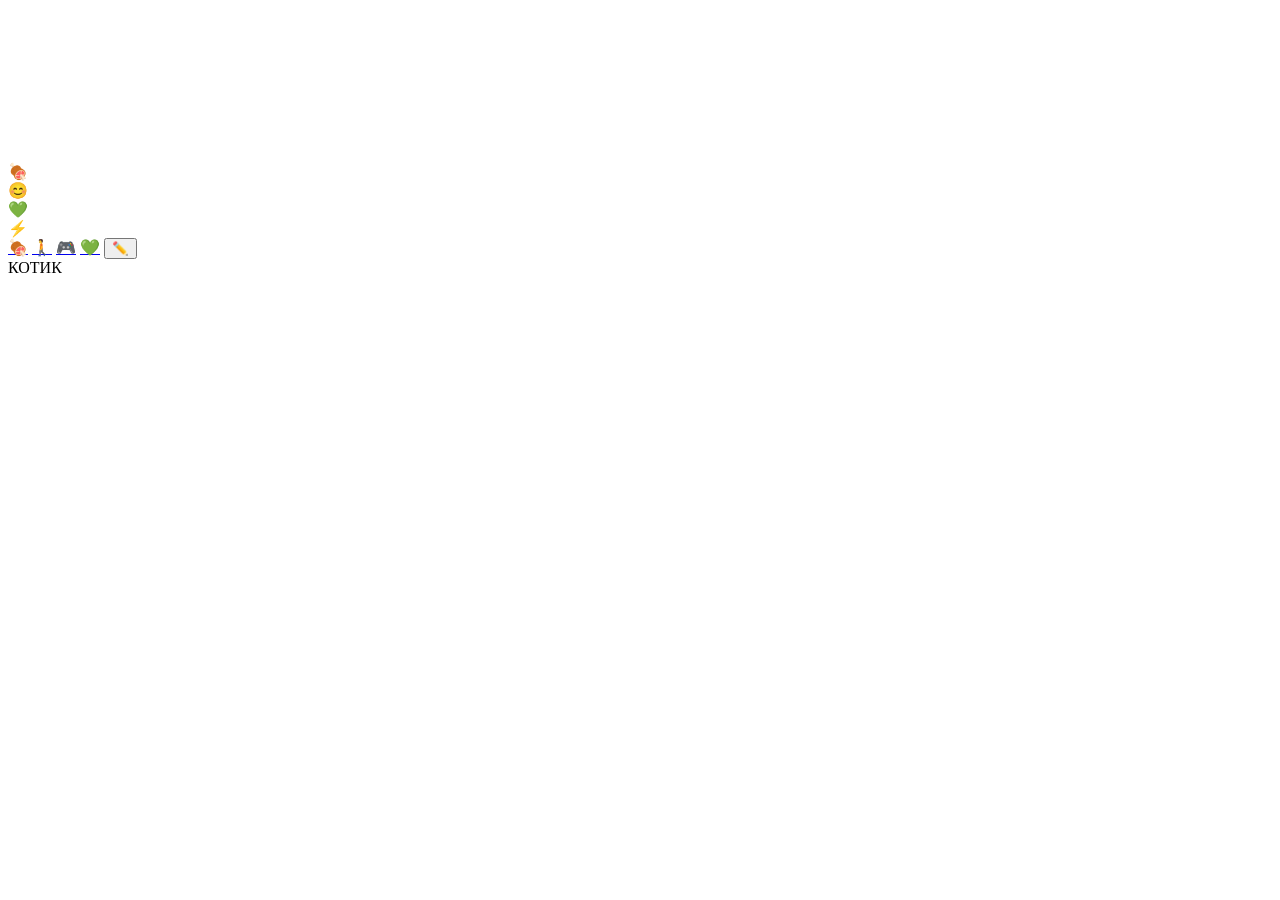
==== commit 1aece558: "Update index.html" ====
--- a/index.html
+++ b/index.html
@@ -2,682 +2,37 @@
 <html lang="ru">
 <head>
     <meta charset="UTF-8">
-    <meta name="viewport" content="width=device-width, initial-scale=1.0, maximum-scale=1.0, user-scalable=no">
-    <title>Котик Тамагочи - Sega Style</title>
-    <style>
-        @import url('https://fonts.googleapis.com/css2?family=Press+Start+2P&display=swap');
-        
-        * { margin: 0; padding: 0; box-sizing: border-box; touch-action: none; }
-        body {
-            display: flex; justify-content: center; align-items: center;
-            min-height: 100vh; background: #000;
-            font-family: 'Press Start 2P', cursive; overflow: hidden;
-        }
-        #gameContainer { 
-            position: relative; width: 100%; max-width: 800px; height: 100vh;
-            background: linear-gradient(180deg, #1a1a4e 0%, #0a0a2e 100%);
-            border: 8px solid #4a4a4a;
-        }
-        #gameCanvas { display: block; width: 100%; height: 100%; }
-        
-        .sega-button {
-            position: absolute;
-            padding: 15px 20px;
-            font-family: 'Press Start 2P', cursive;
-            font-size: 11px;
-            border: 4px solid;
-            cursor: pointer;
-            text-transform: uppercase;
-            box-shadow: 0 4px 0 rgba(0,0,0,0.5);
-        }
-        .sega-button:active {
-            transform: translateY(4px);
-            box-shadow: 0 0 0 rgba(0,0,0,0.5);
-        }
-        .btn-feed { background: #FF6B6B; border-color: #FF0000; color: #fff; bottom: 80px; left: 10px; }
-        .btn-walk { background: #4ECDC4; border-color: #00FFFF; color: #000; bottom: 80px; left: 50%; transform: translateX(-50%); }
-        .btn-play { background: #95E1D3; border-color: #00FF00; color: #000; bottom: 20px; left: 10px; }
-        .btn-heal { background: #FFD93D; border-color: #FFA500; color: #000; bottom: 20px; left: 50%; transform: translateX(-50%); }
-        .btn-name { background: #A8E6CF; border-color: #00FF00; color: #000; bottom: 20px; right: 10px; }
-        
-        #scanlines {
-            position: absolute; top: 0; left: 0; width: 100%; height: 100%;
-            background: repeating-linear-gradient(0deg, rgba(0,0,0,0.15) 0px, rgba(0,0,0,0.15) 2px, transparent 2px, transparent 4px);
-            pointer-events: none; z-index: 100; opacity: 0.6;
-        }
-        
-        .modal {
-            display: none; position: absolute; top: 50%; left: 50%;
-            transform: translate(-50%, -50%);
-            background: linear-gradient(180deg, #2a2a6e 0%, #1a1a4e 100%);
-            border: 6px solid #00FFFF; padding: 30px;
-            box-shadow: 0 0 30px rgba(0,255,255,0.5);
-            z-index: 200; text-align: center;
-        }
-        .modal h2 { color: #FFFF00; margin-bottom: 20px; font-size: 18px; }
-        .modal input {
-            font-family: 'Press Start 2P', cursive;
-            padding: 10px; font-size: 14px;
-            border: 4px solid #FFD93D;
-            background: #000; color: #00FF00;
-            margin-bottom: 20px; width: 100%;
-        }
-        .modal button {
-            font-family: 'Press Start 2P', cursive;
-            padding: 12px 25px; font-size: 12px;
-            background: #00FF00; border: 4px solid #008000;
-            cursor: pointer; color: #000;
-        }
-        
-        .stats {
-            position: absolute; top: 20px; left: 20px;
-            background: rgba(0,0,0,0.8);
-            border: 4px solid #FFD93D;
-            padding: 15px; color: #fff;
-            font-size: 9px; line-height: 2.2;
-            z-index: 50;
-        }
-        .stat-bar {
-            width: 120px; height: 14px;
-            background: #333; border: 2px solid #fff;
-            display: inline-block; margin-left: 10px;
-        }
-        .stat-fill {
-            height: 100%; background: #00FF00;
-            transition: width 0.3s;
-        }
-        
-        #vignette {
-            position: absolute; top: 0; left: 0; width: 100%; height: 100%;
-            background: radial-gradient(ellipse at center, transparent 0%, rgba(0,0,0,0.4) 100%);
-            pointer-events: none; z-index: 101;
-        }
-
-        .instructions {
-            position: absolute;
-            top: 20px;
-            left: 50%;
-            transform: translateX(-50%);
-            background: rgba(0,0,0,0.9);
-            border: 3px solid #FFFF00;
-            padding: 10px 20px;
-            color: #FFFF00;
-            font-size: 9px;
-            text-align: center;
-            z-index: 50;
-            display: none;
-        }
-    </style>
+    <meta name="viewport" content="width=device-width, initial-scale=1.0">
+    <title>🐱 Котик Тамагочи</title>
+    <link rel="stylesheet" href="style.css">
 </head>
 <body>
-    <div id="gameContainer">
-        <canvas id="gameCanvas"></canvas>
-        <div id="scanlines"></div>
-        <div id="vignette"></div>
-        
-        <div class="stats">
-            <div>🍖 ГОЛОД: <div class="stat-bar"><div class="stat-fill" id="hungerBar" style="width: 80%"></div></div></div>
-            <div>😊 СЧАСТЬЕ: <div class="stat-bar"><div class="stat-fill" id="happyBar" style="width: 80%"></div></div></div>
-            <div>💚 ЗДОРОВЬЕ: <div class="stat-bar"><div class="stat-fill" id="healthBar" style="width: 100%"></div></div></div>
-            <div>⚡ ЭНЕРГИЯ: <div class="stat-bar"><div class="stat-fill" id="energyBar" style="width: 100%"></div></div></div>
-            <div style="margin-top: 10px; color: #FFD93D;">🐱 ИМЯ: <span id="catName">КОТИК</span></div>
-        </div>
-
-        <div class="instructions" id="instructions">
-            <div id="instructionText"></div>
+    <div class="tamagotchi">
+        <div class="screen">
+            <canvas id="mainCanvas"></canvas>
+            <div class="stats-overlay">
+                <div class="stat">🍖 <div class="bar"><div class="fill" id="hungerBar"></div></div></div>
+                <div class="stat">😊 <div class="bar"><div class="fill" id="happyBar"></div></div></div>
+                <div class="stat">💚 <div class="bar"><div class="fill" id="healthBar"></div></div></div>
+                <div class="stat">⚡ <div class="bar"><div class="fill" id="energyBar"></div></div></div>
+            </div>
         </div>
         
-        <button class="sega-button btn-feed" onclick="startFeedGame()">🍖 КОРМИТЬ</button>
-        <button class="sega-button btn-walk" onclick="startWalkGame()">🚶 ГУЛЯТЬ</button>
-        <button class="sega-button btn-play" onclick="startPlayGame()">🎮 ИГРАТЬ</button>
-        <button class="sega-button btn-heal" onclick="startHealGame()">💚 ЛЕЧИТЬ</button>
-        <button class="sega-button btn-name" onclick="openNameModal()">✏️ ИМЯ</button>
+        <div class="buttons">
+            <a href="feed.html" class="btn btn-feed">🍖</a>
+            <a href="walk.html" class="btn btn-walk">🚶</a>
+            <a href="play.html" class="btn btn-play">🎮</a>
+            <a href="heal.html" class="btn btn-heal">💚</a>
+            <button class="btn btn-name" onclick="changeName()">✏️</button>
+        </div>
         
-        <div class="modal" id="nameModal">
-            <h2>🐱 ВВЕДИ ИМЯ КОТИКА</h2>
-            <input type="text" id="nameInput" maxlength="10" placeholder="КОТИК">
-            <br>
-            <button onclick="saveName()">OK</button>
-        </div>
+        <div class="cat-name" id="catNameDisplay">КОТИК</div>
     </div>
 
+    <script src="game.js"></script>
     <script>
-        const canvas = document.getElementById('gameCanvas');
-        const ctx = canvas.getContext('2d');
-        const instructions = document.getElementById('instructions');
-        const instructionText = document.getElementById('instructionText');
-        
-        const COLORS = {
-            sky1: '#0060A0', sky2: '#0080C0', sky3: '#40A0E0',
-            ground: '#804000', grass: '#00A800',
-            cat1: '#C0C0C0', cat2: '#A0A0A0', cat3: '#808080',
-            catLight: '#E0E0E0', catEye: '#FFD000', catNose: '#FF80A0',
-            tree1: '#008000', tree2: '#00A000', trunk: '#603000',
-            cloud: '#FFFFFF'
-        };
-
-        let catState = {
-            name: 'КОТИК',
-            hunger: 80,
-            happiness: 80,
-            health: 100,
-            energy: 100
-        };
-
-        let gameMode = 'main';
-        let frame = 0;
-        let catX = 100;
-        let catY = 0;
-        let catVelocityY = 0;
-        let isJumping = false;
-        let groundY = 0;
-
-        function resizeCanvas() {
-            canvas.width = canvas.offsetWidth;
-            canvas.height = canvas.offsetHeight;
-            groundY = canvas.height - 60;
-        }
-        resizeCanvas();
-        window.addEventListener('resize', resizeCanvas);
-
-        // 🍖 МИНИ-ИГРА: КОРМЛЕНИЕ
-        let foodItems = [];
-        let score = 0;
-        
-        function startFeedGame() {
-            gameMode = 'feed';
-            foodItems = [];
-            score = 0;
-            catX = 100;
-            showInstruction('ЛОВИ РЫБКИ СТРЕЛКАМИ ВВЕРХ/ВНИЗ!');
-        }
-
-        function updateFeedGame() {
-            if (Math.random() < 0.02) {
-                foodItems.push({
-                    x: canvas.width,
-                    y: groundY - 50 - Math.random() * 150,
-                    width: 25,
-                    height: 25
-                });
-            }
-
-            foodItems.forEach((food, i) => {
-                food.x -= 5;
-                
-                if (catX < food.x + food.width && catX + 50 > food.x &&
-                    catY < food.y + food.height && catY + 50 > food.y) {
-                    foodItems.splice(i, 1);
-                    score++;
-                    catState.hunger = Math.min(100, catState.hunger + 8);
-                    updateStats();
-                }
-                
-                if (food.x < -50) foodItems.splice(i, 1);
-            });
-        }
-
-        function drawFeedGame() {
-            ctx.fillStyle = '#FF6B6B';
-            foodItems.forEach(food => {
-                ctx.fillRect(food.x, food.y, food.width, food.height);
-                ctx.beginPath();
-                ctx.moveTo(food.x, food.y + 12);
-                ctx.lineTo(food.x - 10, food.y + 5);
-                ctx.lineTo(food.x - 10, food.y + 20);
-                ctx.fill();
-            });
-            
-            ctx.fillStyle = '#FFFF00';
-            ctx.font = '10px "Press Start 2P"';
-            ctx.fillText('СЪЕДЕНО: ' + score, 200, 50);
-        }
-
-        // 🚶 МИНИ-ИГРА: ПРОГУЛКА (прыжки через препятствия)
-        let walkObstacles = [];
-        let walkScore = 0;
-        
-        function startWalkGame() {
-            gameMode = 'walk';
-            walkObstacles = [];
-            walkScore = 0;
-            catX = 100;
-            catY = groundY - 50;
-            catVelocityY = 0;
-            isJumping = false;
-            showInstruction('ПРЫГАЙ ЧЕРЕЗ ПРЕПЯТСТВИЯ (ПРОБЕЛ)!');
-        }
-
-        function updateWalkGame() {
-            catVelocityY += 0.8;
-            catY += catVelocityY;
-            if (catY >= groundY - 50) {
-                catY = groundY - 50;
-                isJumping = false;
-                catVelocityY = 0;
-            }
-
-            if (Math.random() < 0.015) {
-                walkObstacles.push({
-                    x: canvas.width,
-                    y: groundY - 40,
-                    width: 30,
-                    height: 40
-                });
-            }
-
-            walkObstacles.forEach((obs, i) => {
-                obs.x -= 6;
-                
-                if (catX < obs.x + obs.width && catX + 50 > obs.x &&
-                    catY < obs.y + obs.height && catY + 50 > obs.y) {
-                    walkObstacles = [];
-                    catState.energy = Math.max(0, catState.energy - 10);
-                    catState.happiness = Math.min(100, catState.happiness + 10);
-                    updateStats();
-                    gameMode = 'main';
-                    hideInstruction();
-                }
-                
-                if (obs.x < -50) {
-                    walkObstacles.splice(i, 1);
-                    walkScore++;
-                }
-            });
-
-            catState.energy = Math.max(0, catState.energy - 0.05);
-            updateStats();
-        }
-
-        function drawWalkGame() {
-            ctx.fillStyle = '#4ECDC4';
-            walkObstacles.forEach(obs => {
-                ctx.fillRect(obs.x, obs.y, obs.width, obs.height);
-            });
-            
-            ctx.fillStyle = '#FFFF00';
-            ctx.font = '10px "Press Start 2P"';
-            ctx.fillText('ПРОЙДЕНО: ' + walkScore, 200, 50);
-        }
-
-        // 🎮 МИНИ-ИГРА: МЯЧИК (пинг-понг)
-        let ball = { x: 0, y: 0, dx: 0, dy: 0, size: 10 };
-        let catPaddle = { x: 50, y: 0, width: 15, height: 60 };
-        let handPaddle = { x: 0, y: 0, width: 15, height: 60 };
-        let playScore = 0;
-        
-        function startPlayGame() {
-            gameMode = 'play';
-            ball = { 
-                x: canvas.width / 2, 
-                y: canvas.height / 2, 
-                dx: 4, 
-                dy: 3, 
-                size: 10 
-            };
-            catPaddle = { x: 80, y: canvas.height / 2 - 30, width: 15, height: 60 };
-            handPaddle = { x: canvas.width - 100, y: canvas.height / 2 - 30, width: 15, height: 60 };
-            playScore = 0;
-            showInstruction('ДВИГАЙ МЫШЬЮ ИЛИ ПАЛЬЦЕМ! ОТБИВАЙ МЯЧ!');
-        }
-
-        function updatePlayGame() {
-            // Движение мяча
-            ball.x += ball.dx;
-            ball.y += ball.dy;
-
-            // Отскок от верха и низа
-            if (ball.y - ball.size < 0 || ball.y + ball.size > canvas.height) {
-                ball.dy = -ball.dy;
-            }
-
-            // Отскок от ракетки котика
-            if (ball.x - ball.size < catPaddle.x + catPaddle.width &&
-                ball.x + ball.size > catPaddle.x &&
-                ball.y > catPaddle.y &&
-                ball.y < catPaddle.y + catPaddle.height) {
-                ball.dx = Math.abs(ball.dx) + 0.5;
-                playScore++;
-            }
-
-            // Отскок от ракетки руки
-            if (ball.x + ball.size > handPaddle.x &&
-                ball.x - ball.size < handPaddle.x + handPaddle.width &&
-                ball.y > handPaddle.y &&
-                ball.y < handPaddle.y + handPaddle.height) {
-                ball.dx = -Math.abs(ball.dx) - 0.5;
-            }
-
-            // ИИ руки
-            const handCenter = handPaddle.y + handPaddle.height / 2;
-            if (handCenter < ball.y - 20) {
-                handPaddle.y += 3;
-            } else if (handCenter > ball.y + 20) {
-                handPaddle.y -= 3;
-            }
-            handPaddle.y = Math.max(0, Math.min(canvas.height - handPaddle.height, handPaddle.y));
-
-            // Гол
-            if (ball.x < 0) {
-                // Проигрыш
-                catState.happiness = Math.max(0, catState.happiness - 5);
-                updateStats();
-                gameMode = 'main';
-                hideInstruction();
-            }
-            if (ball.x > canvas.width) {
-                // Выигрыш очка
-                ball.x = canvas.width / 2;
-                ball.y = canvas.height / 2;
-                ball.dx = -4;
-                ball.dy = 3 * (Math.random() > 0.5 ? 1 : -1);
-                playScore++;
-                if (playScore >= 5) {
-                    catState.happiness = Math.min(100, catState.happiness + 15);
-                    updateStats();
-                    gameMode = 'main';
-                    hideInstruction();
-                }
-            }
-        }
-
-        function drawPlayGame() {
-            // Ракетка котика
-            ctx.fillStyle = '#A0A0A0';
-            ctx.fillRect(catPaddle.x, catPaddle.y, catPaddle.width, catPaddle.height);
-            // Глаза на ракетке
-            ctx.fillStyle = '#FFD000';
-            ctx.fillRect(catPaddle.x + 3, catPaddle.y + 15, 4, 4);
-            ctx.fillRect(catPaddle.x + 8, catPaddle.y + 15, 4, 4);
-
-            // Ракетка руки
-            ctx.fillStyle = '#FFB6C1';
-            ctx.fillRect(handPaddle.x, handPaddle.y, handPaddle.width, handPaddle.height);
-            // Пальцы
-            ctx.fillStyle = '#FF69B4';
-            for (let i = 0; i < 4; i++) {
-                ctx.fillRect(handPaddle.x - 5, handPaddle.y + i * 15, 5, 10);
-            }
-
-            // Мяч
-            ctx.fillStyle = '#FFFF00';
-            ctx.beginPath();
-            ctx.arc(ball.x, ball.y, ball.size, 0, Math.PI * 2);
-            ctx.fill();
-            ctx.strokeStyle = '#FF0000';
-            ctx.lineWidth = 2;
-            ctx.stroke();
-
-            // Счёт
-            ctx.fillStyle = '#FFFF00';
-            ctx.font = '10px "Press Start 2P"';
-            ctx.fillText('СЧЁТ: ' + playScore + '/5', canvas.width / 2 - 60, 50);
-        }
-
-        // 💚 МИНИ-ИГРА: ЛЕЧЕНИЕ
-        let healTargets = [];
-        
-        function startHealGame() {
-            gameMode = 'heal';
-            healTargets = [];
-            score = 0;
-            
-            for (let i = 0; i < 5; i++) {
-                healTargets.push({
-                    x: 200 + Math.random() * 300,
-                    y: 150 + Math.random() * 200,
-                    size: 20 + Math.random() * 15,
-                    healed: false
-                });
-            }
-            showInstruction('КЛИКАЙ НА КРАСНЫЕ КРУГИ (БОЛЯЧКИ)!');
-        }
-
-        function drawHealGame() {
-            ctx.fillStyle = '#FF6B6B';
-            healTargets.forEach(target => {
-                if (!target.healed) {
-                    ctx.beginPath();
-                    ctx.arc(target.x, target.y, target.size, 0, Math.PI * 2);
-                    ctx.fill();
-                    ctx.fillStyle = '#800000';
-                    ctx.fillRect(target.x - 8, target.y - 3, 16, 6);
-                    ctx.fillRect(target.x - 3, target.y - 8, 6, 16);
-                    ctx.fillStyle = '#FF6B6B';
-                }
-            });
-            
-            ctx.fillStyle = '#FFFF00';
-            ctx.font = '10px "Press Start 2P"';
-            ctx.fillText('ВЫЛЕЧЕНО: ' + score + '/5', 150, 50);
-        }
-
-        // Отрисовка котика
-        function drawCat(x, y) {
-            ctx.save();
-            ctx.translate(x, y);
-            
-            ctx.fillStyle = COLORS.cat1;
-            ctx.fillRect(0, 20, 50, 30);
-            ctx.fillStyle = COLORS.cat2;
-            ctx.fillRect(0, 35, 50, 15);
-            
-            ctx.fillStyle = COLORS.cat3;
-            ctx.fillRect(10, 22, 6, 24);
-            ctx.fillRect(25, 22, 6, 24);
-            ctx.fillRect(40, 22, 6, 24);
-            
-            ctx.fillStyle = COLORS.cat1;
-            ctx.fillRect(40, 5, 32, 26);
-            
-            ctx.fillStyle = COLORS.cat2;
-            ctx.fillRect(42, 0, 10, 10);
-            ctx.fillRect(60, 0, 10, 10);
-            ctx.fillStyle = COLORS.catLight;
-            ctx.fillRect(44, 2, 6, 6);
-            ctx.fillRect(62, 2, 6, 6);
-            
-            ctx.fillStyle = COLORS.catLight;
-            ctx.fillRect(46, 10, 10, 10);
-            ctx.fillRect(62, 10, 10, 10);
-            ctx.fillStyle = COLORS.catEye;
-            ctx.fillRect(48, 12, 6, 6);
-            ctx.fillRect(64, 12, 6, 6);
-            ctx.fillStyle = '#000';
-            ctx.fillRect(50, 13, 3, 3);
-            ctx.fillRect(66, 13, 3, 3);
-            
-            ctx.fillStyle = COLORS.catNose;
-            ctx.fillRect(68, 20, 6, 5);
-            
-            ctx.fillStyle = COLORS.catLight;
-            ctx.fillRect(35, 15, 12, 2);
-            ctx.fillRect(35, 19, 12, 2);
-            ctx.fillRect(35, 23, 12, 2);
-            ctx.fillRect(74, 15, 12, 2);
-            ctx.fillRect(74, 19, 12, 2);
-            ctx.fillRect(74, 23, 12, 2);
-            
-            const tailWag = Math.sin(frame * 0.2) * 8;
-            ctx.fillStyle = COLORS.cat2;
-            ctx.fillRect(-20, 30 + tailWag, 25, 8);
-            ctx.fillRect(-30, 25 + tailWag, 15, 8);
-            
-            const legOffset = isJumping ? 0 : Math.sin(frame * 0.3) * 8;
-            ctx.fillStyle = COLORS.cat2;
-            ctx.fillRect(5 + legOffset, 48, 8, 12);
-            ctx.fillRect(20 - legOffset, 48, 8, 12);
-            ctx.fillRect(42 + legOffset, 48, 8, 12);
-            ctx.fillRect(55 - legOffset, 48, 8, 12);
-            
-            ctx.restore();
-        }
-
-        // Фон
-        function drawBackground() {
-            const gradient = ctx.createLinearGradient(0, 0, 0, groundY);
-            gradient.addColorStop(0, COLORS.sky1);
-            gradient.addColorStop(0.5, COLORS.sky2);
-            gradient.addColorStop(1, COLORS.sky3);
-            ctx.fillStyle = gradient;
-            ctx.fillRect(0, 0, canvas.width, groundY);
-            
-            ctx.fillStyle = COLORS.cloud;
-            for (let i = 0; i < 5; i++) {
-                const x = ((frame * 0.5) + i * 200) % (canvas.width + 150) - 75;
-                const y = 40 + (i % 3) * 30;
-                ctx.fillRect(x, y, 80, 25);
-                ctx.fillRect(x + 15, y - 15, 50, 20);
-            }
-            
-            for (let i = 0; i < 6; i++) {
-                const x = (i * 150 + 50) % canvas.width;
-                ctx.fillStyle = COLORS.trunk;
-                ctx.fillRect(x, groundY - 80, 12, 80);
-                ctx.fillStyle = COLORS.tree1;
-                ctx.fillRect(x - 25, groundY - 120, 50, 50);
-                ctx.fillStyle = COLORS.tree2;
-                ctx.fillRect(x - 20, groundY - 110, 40, 40);
-            }
-            
-            ctx.fillStyle = COLORS.ground;
-            ctx.fillRect(0, groundY, canvas.width, 60);
-            ctx.fillStyle = COLORS.grass;
-            ctx.fillRect(0, groundY, canvas.width, 12);
-        }
-
-        // Управление движением котика (для кормления)
-        document.addEventListener('keydown', (e) => {
-            if (gameMode === 'feed') {
-                if (e.key === 'ArrowUp') catY = Math.max(0, catY - 30);
-                if (e.key === 'ArrowDown') catY = Math.min(groundY - 50, catY + 30);
-            }
-            if (gameMode === 'walk' && e.code === 'Space') {
-                e.preventDefault();
-                if (!isJumping) {
-                    catVelocityY = -12;
-                    isJumping = true;
-                }
-            }
-        });
-
-        // Управление мышью/тачем (для игры с мячом)
-        canvas.addEventListener('mousemove', (e) => {
-            if (gameMode === 'play') {
-                const rect = canvas.getBoundingClientRect();
-                const y = e.clientY - rect.top;
-                catPaddle.y = Math.max(0, Math.min(canvas.height - catPaddle.height, y - catPaddle.height / 2));
-            }
-        });
-
-        canvas.addEventListener('touchmove', (e) => {
-            e.preventDefault();
-            if (gameMode === 'play') {
-                const rect = canvas.getBoundingClientRect();
-                const y = e.touches[0].clientY - rect.top;
-                catPaddle.y = Math.max(0, Math.min(canvas.height - catPaddle.height, y - catPaddle.height / 2));
-            }
-        }, { passive: false });
-
-        // Клик для лечения
-        canvas.addEventListener('click', (e) => {
-            if (gameMode === 'heal') {
-                const rect = canvas.getBoundingClientRect();
-                const x = e.clientX - rect.left;
-                const y = e.clientY - rect.top;
-                
-                healTargets.forEach(target => {
-                    if (!target.healed) {
-                        const dist = Math.sqrt((x - target.x) ** 2 + (y - target.y) ** 2);
-                        if (dist < target.size + 10) {
-                            target.healed = true;
-                            score++;
-                            if (score >= 5) {
-                                catState.health = Math.min(100, catState.health + 30);
-                                updateStats();
-                                gameMode = 'main';
-                                hideInstruction();
-                            }
-                        }
-                    }
-                });
-            }
-        });
-
-        // Имя котика
-        function openNameModal() {
-            document.getElementById('nameModal').style.display = 'block';
-            document.getElementById('nameInput').value = catState.name;
-        }
-
-        function saveName() {
-            const newName = document.getElementById('nameInput').value.toUpperCase();
-            if (newName) {
-                catState.name = newName;
-                document.getElementById('catName').textContent = newName;
-            }
-            document.getElementById('nameModal').style.display = 'none';
-        }
-
-        function updateStats() {
-            document.getElementById('hungerBar').style.width = catState.hunger + '%';
-            document.getElementById('happyBar').style.width = catState.happiness + '%';
-            document.getElementById('healthBar').style.width = catState.health + '%';
-            document.getElementById('energyBar').style.width = catState.energy + '%';
-        }
-
-        function showInstruction(text) {
-            instructionText.textContent = text;
-            instructions.style.display = 'block';
-            setTimeout(hideInstruction, 5000);
-        }
-
-        function hideInstruction() {
-            instructions.style.display = 'none';
-        }
-
-        setInterval(() => {
-            if (gameMode === 'main') {
-                catState.hunger = Math.max(0, catState.hunger - 1);
-                catState.happiness = Math.max(0, catState.happiness - 0.5);
-                catState.energy = Math.min(100, catState.energy + 0.3);
-                
-                if (catState.hunger < 30 || catState.happiness < 30) {
-                    catState.health = Math.max(0, catState.health - 0.5);
-                }
-                
-                updateStats();
-            }
-        }, 3000);
-
-        function animate() {
-            ctx.clearRect(0, 0, canvas.width, canvas.height);
-            
-            drawBackground();
-            
-            if (gameMode === 'main') {
-                drawCat(catX, groundY - 50);
-            } else if (gameMode === 'feed') {
-                updateFeedGame();
-                drawFeedGame();
-                drawCat(catX, catY);
-            } else if (gameMode === 'walk') {
-                updateWalkGame();
-                drawWalkGame();
-                drawCat(catX, catY);
-            } else if (gameMode === 'play') {
-                updatePlayGame();
-                drawPlayGame();
-            } else if (gameMode === 'heal') {
-                drawHealGame();
-                drawCat(100, 150);
-            }
-            
-            frame++;
-            requestAnimationFrame(animate);
-        }
-
-        animate();
+        // Инициализация главного экрана
+        initMainScreen();
     </script>
 </body>
 </html>
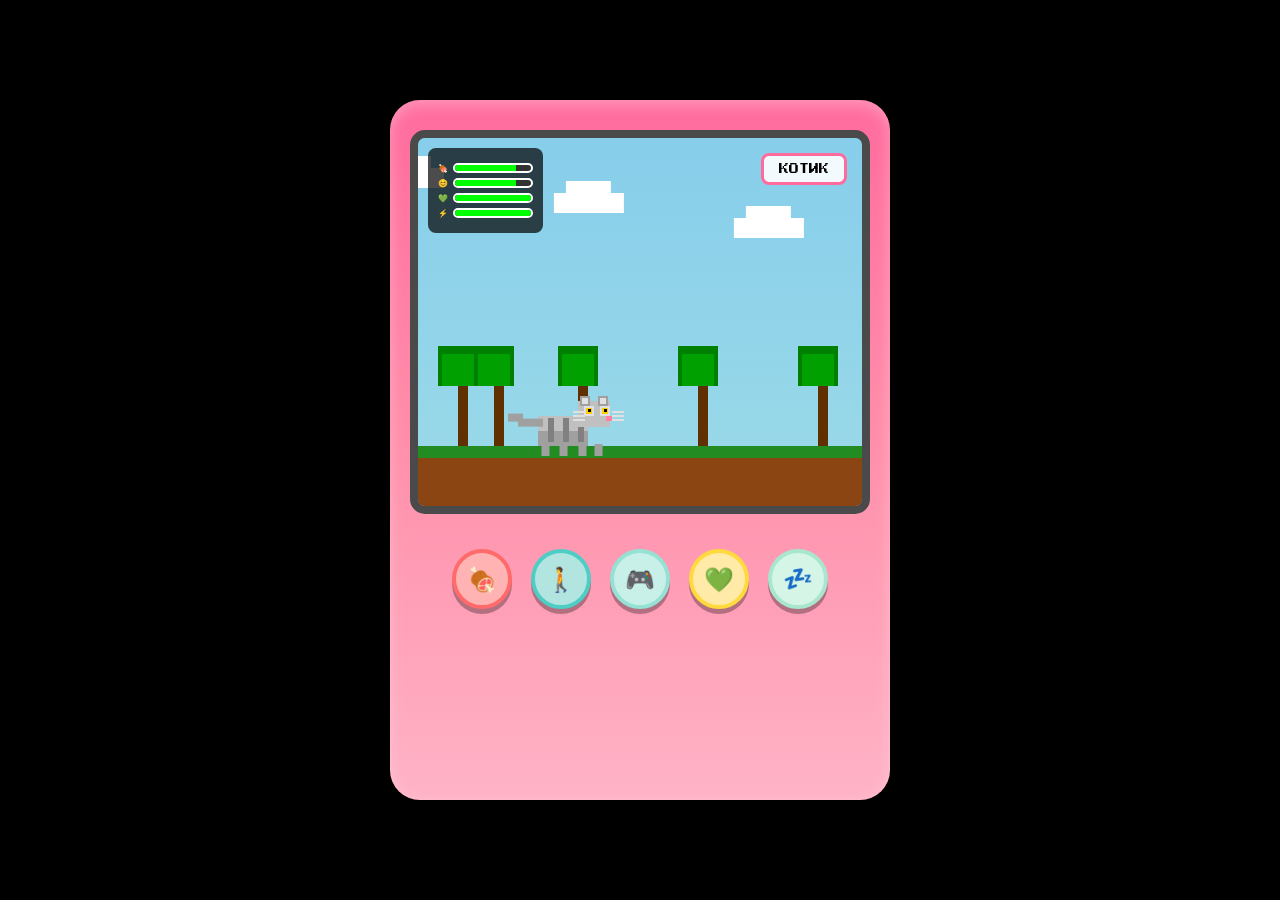
==== commit b4bec213: "Update index.html" ====
--- a/index.html
+++ b/index.html
@@ -5,6 +5,58 @@
     <meta name="viewport" content="width=device-width, initial-scale=1.0">
     <title>🐱 Котик Тамагочи</title>
     <link rel="stylesheet" href="style.css">
+    <style>
+        /* Дополнительные стили для комнаты */
+        .cat-name {
+            position: absolute;
+            top: 15px;
+            right: 15px;
+            background: rgba(255,255,255,0.9);
+            padding: 8px 15px;
+            border-radius: 8px;
+            font-size: 10px;
+            border: 3px solid #FF6B9D;
+            z-index: 50;
+        }
+
+        /* Кнопки в ряд равномерно */
+        .buttons {
+            display: grid;
+            grid-template-columns: repeat(5, 1fr);
+            gap: 12px;
+            margin-top: 20px;
+            width: 90%;
+            padding: 15px;
+        }
+
+        .btn {
+            width: 60px;
+            height: 60px;
+            border-radius: 50%;
+            border: 4px solid;
+            font-size: 24px;
+            cursor: pointer;
+            box-shadow: 0 5px 0 rgba(0,0,0,0.3);
+            transition: transform 0.1s;
+            text-decoration: none;
+            display: flex;
+            align-items: center;
+            justify-content: center;
+            background: #fff;
+            margin: 0 auto;
+        }
+
+        .btn:active {
+            transform: translateY(5px);
+            box-shadow: 0 0 0 rgba(0,0,0,0.3);
+        }
+
+        .btn-feed { border-color: #FF6B6B; background: #FFB3B3; }
+        .btn-walk { border-color: #4ECDC4; background: #B3E5E0; }
+        .btn-play { border-color: #95E1D3; background: #C8F0E8; }
+        .btn-heal { border-color: #FFD93D; background: #FFEAA7; }
+        .btn-sleep { border-color: #A8E6CF; background: #D5F5E6; }
+    </style>
 </head>
 <body>
     <div class="tamagotchi">
@@ -16,22 +68,20 @@
                 <div class="stat">💚 <div class="bar"><div class="fill" id="healthBar"></div></div></div>
                 <div class="stat">⚡ <div class="bar"><div class="fill" id="energyBar"></div></div></div>
             </div>
+            <div class="cat-name" id="catNameDisplay">КОТИК</div>
         </div>
         
         <div class="buttons">
-            <a href="feed.html" class="btn btn-feed">🍖</a>
-            <a href="walk.html" class="btn btn-walk">🚶</a>
-            <a href="play.html" class="btn btn-play">🎮</a>
-            <a href="heal.html" class="btn btn-heal">💚</a>
-            <button class="btn btn-name" onclick="changeName()">✏️</button>
+            <a href="feed.html" class="btn btn-feed" title="Кормить">🍖</a>
+            <a href="walk.html" class="btn btn-walk" title="Гулять">🚶</a>
+            <a href="play.html" class="btn btn-play" title="Играть">🎮</a>
+            <a href="heal.html" class="btn btn-heal" title="Лечить">💚</a>
+            <button class="btn btn-sleep" onclick="toggleSleep()" title="Спать">💤</button>
         </div>
-        
-        <div class="cat-name" id="catNameDisplay">КОТИК</div>
     </div>
 
     <script src="game.js"></script>
     <script>
-        // Инициализация главного экрана
         initMainScreen();
     </script>
 </body>
--- a/style.css
+++ b/style.css
@@ -0,0 +1,193 @@
+@import url('https://fonts.googleapis.com/css2?family=Press+Start+2P&display=swap');
+
+* {
+    margin: 0;
+    padding: 0;
+    box-sizing: border-box;
+}
+
+body {
+    background: #000;
+    font-family: 'Press Start 2P', cursive;
+    display: flex;
+    justify-content: center;
+    align-items: center;
+    min-height: 100vh;
+    overflow: hidden;
+}
+
+/* Tamagotchi корпус */
+.tamagotchi {
+    width: 100%;
+    max-width: 500px;
+    height: 100vh;
+    max-height: 700px;
+    background: linear-gradient(180deg, #FF6B9D 0%, #FF8FAB 50%, #FFB3C6 100%);
+    border-radius: 30px;
+    padding: 30px 20px;
+    display: flex;
+    flex-direction: column;
+    align-items: center;
+    box-shadow: 
+        0 10px 30px rgba(0,0,0,0.5),
+        inset 0 5px 15px rgba(255,255,255,0.3);
+    position: relative;
+}
+
+/* Экран */
+.screen {
+    width: 100%;
+    height: 60%;
+    background: #9EA792;
+    border-radius: 15px;
+    border: 8px solid #4a4a4a;
+    box-shadow: inset 0 0 20px rgba(0,0,0,0.3);
+    position: relative;
+    overflow: hidden;
+}
+
+#mainCanvas, #gameCanvas {
+    width: 100%;
+    height: 100%;
+    image-rendering: pixelated;
+}
+
+/* Статистика */
+.stats-overlay {
+    position: absolute;
+    top: 10px;
+    left: 10px;
+    background: rgba(0,0,0,0.7);
+    padding: 10px;
+    border-radius: 8px;
+    font-size: 8px;
+}
+
+.stat {
+    display: flex;
+    align-items: center;
+    margin: 5px 0;
+    gap: 5px;
+}
+
+.bar {
+    width: 80px;
+    height: 10px;
+    background: #333;
+    border: 2px solid #fff;
+    border-radius: 5px;
+    overflow: hidden;
+}
+
+.fill {
+    height: 100%;
+    background: #00FF00;
+    transition: width 0.3s;
+}
+
+/* Кнопки */
+.buttons {
+    display: grid;
+    grid-template-columns: repeat(3, 1fr);
+    gap: 15px;
+    margin-top: 30px;
+    width: 100%;
+    padding: 20px;
+}
+
+.btn {
+    width: 70px;
+    height: 70px;
+    border-radius: 50%;
+    border: 4px solid;
+    font-size: 24px;
+    cursor: pointer;
+    box-shadow: 0 5px 0 rgba(0,0,0,0.3);
+    transition: transform 0.1s;
+    text-decoration: none;
+    display: flex;
+    align-items: center;
+    justify-content: center;
+    background: #fff;
+}
+
+.btn:active {
+    transform: translateY(5px);
+    box-shadow: 0 0 0 rgba(0,0,0,0.3);
+}
+
+.btn-feed { border-color: #FF6B6B; background: #FFB3B3; }
+.btn-walk { border-color: #4ECDC4; background: #B3E5E0; }
+.btn-play { border-color: #95E1D3; background: #C8F0E8; }
+.btn-heal { border-color: #FFD93D; background: #FFEAA7; }
+.btn-name { border-color: #A8E6CF; background: #D5F5E6; font-size: 16px; }
+
+/* Имя котика */
+.cat-name {
+    position: absolute;
+    top: 15px;
+    right: 15px;
+    background: rgba(255,255,255,0.9);
+    padding: 8px 15px;
+    border-radius: 8px;
+    font-size: 10px;
+    border: 3px solid #FF6B9D;
+}
+
+/* Scanlines эффект */
+.scanlines {
+    position: absolute;
+    top: 0;
+    left: 0;
+    width: 100%;
+    height: 100%;
+    background: repeating-linear-gradient(
+        0deg,
+        rgba(0,0,0,0.1) 0px,
+        rgba(0,0,0,0.1) 2px,
+        transparent 2px,
+        transparent 4px
+    );
+    pointer-events: none;
+    z-index: 10;
+}
+
+/* Кнопка назад */
+.back-btn {
+    position: absolute;
+    bottom: 20px;
+    left: 50%;
+    transform: translateX(-50%);
+    padding: 15px 30px;
+    background: #FF6B9D;
+    border: 4px solid #fff;
+    border-radius: 20px;
+    color: #fff;
+    font-family: 'Press Start 2P', cursive;
+    font-size: 12px;
+    cursor: pointer;
+    text-decoration: none;
+    box-shadow: 0 5px 0 rgba(0,0,0,0.3);
+}
+
+.back-btn:active {
+    transform: translateX(-50%) translateY(5px);
+    box-shadow: 0 0 0 rgba(0,0,0,0.3);
+}
+
+/* Инструкция */
+.instructions {
+    position: absolute;
+    bottom: 80px;
+    left: 50%;
+    transform: translateX(-50%);
+    background: rgba(0,0,0,0.9);
+    color: #FFFF00;
+    padding: 10px 20px;
+    border-radius: 10px;
+    font-size: 8px;
+    text-align: center;
+    border: 3px solid #FFFF00;
+    display: none;
+    z-index: 20;
+}
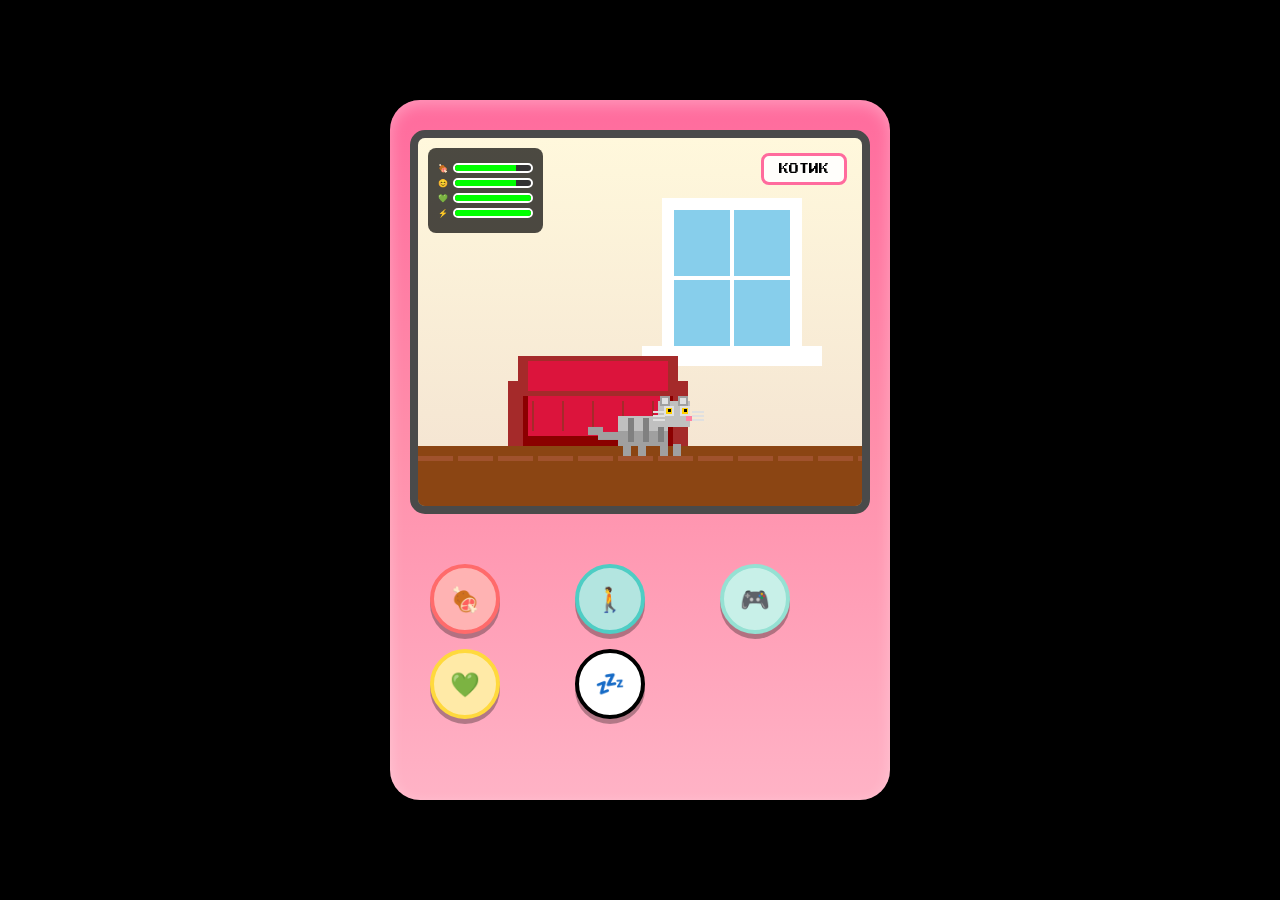
==== commit 01666278: "Update index.html" ====
--- a/index.html
+++ b/index.html
@@ -2,61 +2,26 @@
 <html lang="ru">
 <head>
     <meta charset="UTF-8">
-    <meta name="viewport" content="width=device-width, initial-scale=1.0">
+    <meta name="viewport" content="width=device-width, initial-scale=1.0, maximum-scale=1.0, user-scalable=no">
     <title>🐱 Котик Тамагочи</title>
     <link rel="stylesheet" href="style.css">
-    <style>
-        /* Дополнительные стили для комнаты */
-        .cat-name {
-            position: absolute;
-            top: 15px;
-            right: 15px;
-            background: rgba(255,255,255,0.9);
-            padding: 8px 15px;
-            border-radius: 8px;
-            font-size: 10px;
-            border: 3px solid #FF6B9D;
-            z-index: 50;
-        }
-
-        /* Кнопки в ряд равномерно */
-        .buttons {
-            display: grid;
-            grid-template-columns: repeat(5, 1fr);
-            gap: 12px;
-            margin-top: 20px;
-            width: 90%;
-            padding: 15px;
-        }
-
-        .btn {
-            width: 60px;
-            height: 60px;
-            border-radius: 50%;
-            border: 4px solid;
-            font-size: 24px;
-            cursor: pointer;
-            box-shadow: 0 5px 0 rgba(0,0,0,0.3);
-            transition: transform 0.1s;
-            text-decoration: none;
-            display: flex;
-            align-items: center;
-            justify-content: center;
-            background: #fff;
-            margin: 0 auto;
-        }
-
-        .btn:active {
-            transform: translateY(5px);
-            box-shadow: 0 0 0 rgba(0,0,0,0.3);
-        }
-
-        .btn-feed { border-color: #FF6B6B; background: #FFB3B3; }
-        .btn-walk { border-color: #4ECDC4; background: #B3E5E0; }
-        .btn-play { border-color: #95E1D3; background: #C8F0E8; }
-        .btn-heal { border-color: #FFD93D; background: #FFEAA7; }
-        .btn-sleep { border-color: #A8E6CF; background: #D5F5E6; }
-    </style>
+    
+    <!-- Telegram WebApp SDK -->
+    <script src="https://telegram.org/js/telegram-web-app.js"></script>
+    <script>
+        document.addEventListener('DOMContentLoaded', () => {
+            if (window.Telegram?.WebApp) {
+                const tg = window.Telegram.WebApp;
+                tg.expand();
+                tg.ready();
+                if (tg.themeParams) {
+                    document.documentElement.style.setProperty('--tg-bg', tg.themeParams.bg_color || '#fff');
+                    document.documentElement.style.setProperty('--tg-text', tg.themeParams.text_color || '#000');
+                }
+                console.log('✅ Telegram WebApp инициализирован');
+            }
+        });
+    </script>
 </head>
 <body>
     <div class="tamagotchi">
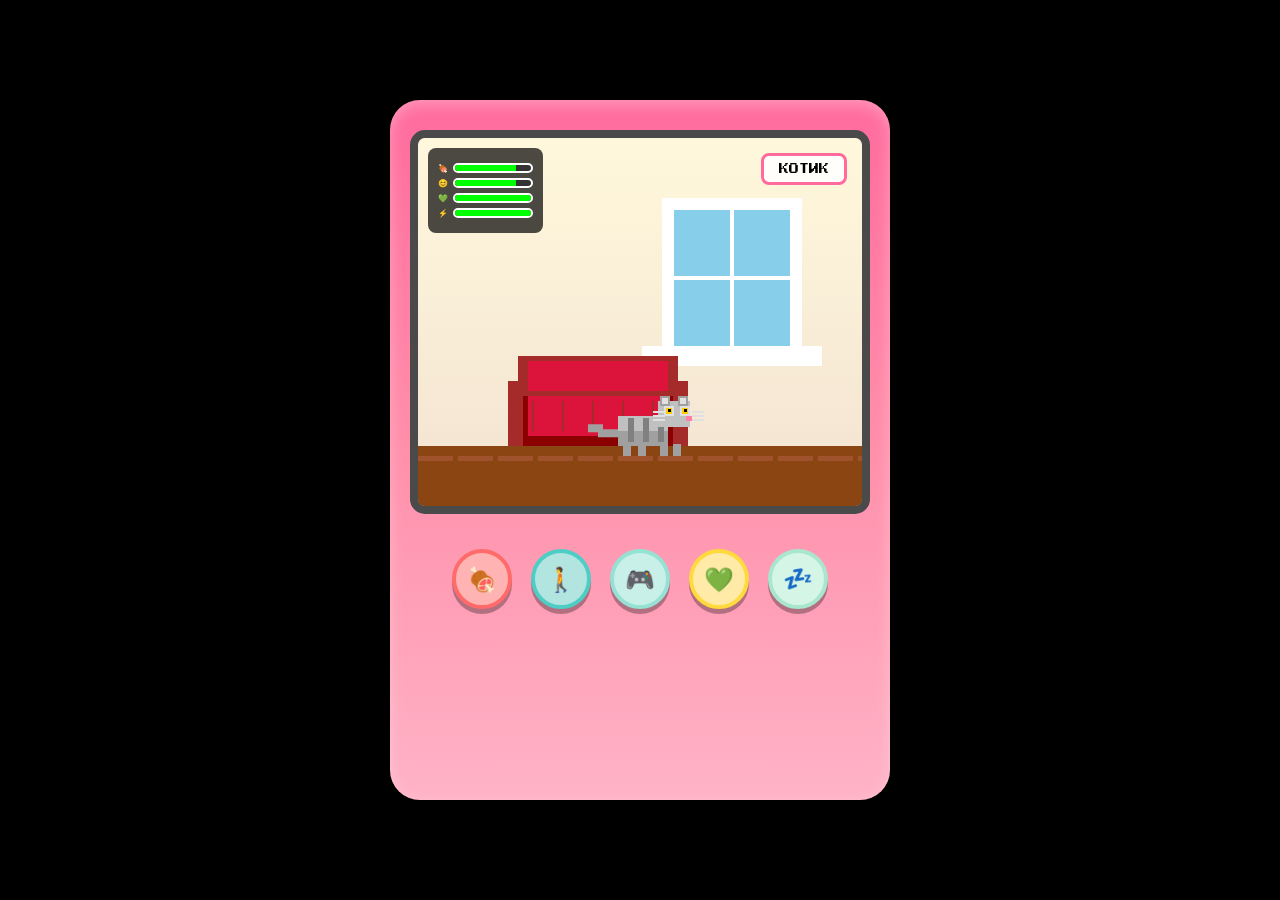
==== commit 0a8c5561: "Update index.html" ====
--- a/index.html
+++ b/index.html
@@ -5,20 +5,16 @@
     <meta name="viewport" content="width=device-width, initial-scale=1.0, maximum-scale=1.0, user-scalable=no">
     <title>🐱 Котик Тамагочи</title>
     <link rel="stylesheet" href="style.css">
-    
-    <!-- Telegram WebApp SDK -->
     <script src="https://telegram.org/js/telegram-web-app.js"></script>
     <script>
         document.addEventListener('DOMContentLoaded', () => {
             if (window.Telegram?.WebApp) {
                 const tg = window.Telegram.WebApp;
-                tg.expand();
-                tg.ready();
+                tg.expand(); tg.ready();
                 if (tg.themeParams) {
                     document.documentElement.style.setProperty('--tg-bg', tg.themeParams.bg_color || '#fff');
                     document.documentElement.style.setProperty('--tg-text', tg.themeParams.text_color || '#000');
                 }
-                console.log('✅ Telegram WebApp инициализирован');
             }
         });
     </script>
@@ -35,7 +31,6 @@
             </div>
             <div class="cat-name" id="catNameDisplay">КОТИК</div>
         </div>
-        
         <div class="buttons">
             <a href="feed.html" class="btn btn-feed" title="Кормить">🍖</a>
             <a href="walk.html" class="btn btn-walk" title="Гулять">🚶</a>
@@ -44,10 +39,7 @@
             <button class="btn btn-sleep" onclick="toggleSleep()" title="Спать">💤</button>
         </div>
     </div>
-
     <script src="game.js"></script>
-    <script>
-        initMainScreen();
-    </script>
+    <script>initMainScreen();</script>
 </body>
 </html>
--- a/style.css
+++ b/style.css
@@ -1,193 +1,105 @@
 @import url('https://fonts.googleapis.com/css2?family=Press+Start+2P&display=swap');
 
-* {
-    margin: 0;
-    padding: 0;
-    box-sizing: border-box;
-}
+* { margin: 0; padding: 0; box-sizing: border-box; }
 
 body {
     background: #000;
     font-family: 'Press Start 2P', cursive;
-    display: flex;
-    justify-content: center;
-    align-items: center;
-    min-height: 100vh;
-    overflow: hidden;
+    display: flex; justify-content: center; align-items: center;
+    min-height: 100vh; overflow: hidden;
 }
 
-/* Tamagotchi корпус */
 .tamagotchi {
-    width: 100%;
-    max-width: 500px;
-    height: 100vh;
-    max-height: 700px;
+    width: 100%; max-width: 500px; height: 100vh; max-height: 700px;
     background: linear-gradient(180deg, #FF6B9D 0%, #FF8FAB 50%, #FFB3C6 100%);
-    border-radius: 30px;
-    padding: 30px 20px;
-    display: flex;
-    flex-direction: column;
-    align-items: center;
-    box-shadow: 
-        0 10px 30px rgba(0,0,0,0.5),
-        inset 0 5px 15px rgba(255,255,255,0.3);
+    border-radius: 30px; padding: 30px 20px;
+    display: flex; flex-direction: column; align-items: center;
+    box-shadow: 0 10px 30px rgba(0,0,0,0.5), inset 0 5px 15px rgba(255,255,255,0.3);
     position: relative;
 }
 
-/* Экран */
 .screen {
-    width: 100%;
-    height: 60%;
-    background: #9EA792;
-    border-radius: 15px;
+    width: 100%; height: 60%;
+    background: #9EA792; border-radius: 15px;
     border: 8px solid #4a4a4a;
     box-shadow: inset 0 0 20px rgba(0,0,0,0.3);
-    position: relative;
-    overflow: hidden;
+    position: relative; overflow: hidden;
 }
 
 #mainCanvas, #gameCanvas {
-    width: 100%;
-    height: 100%;
+    width: 100%; height: 100%;
     image-rendering: pixelated;
+    image-rendering: crisp-edges;
 }
 
-/* Статистика */
 .stats-overlay {
-    position: absolute;
-    top: 10px;
-    left: 10px;
-    background: rgba(0,0,0,0.7);
-    padding: 10px;
-    border-radius: 8px;
-    font-size: 8px;
+    position: absolute; top: 10px; left: 10px;
+    background: rgba(0,0,0,0.7); padding: 10px;
+    border-radius: 8px; font-size: 8px;
 }
 
-.stat {
-    display: flex;
-    align-items: center;
-    margin: 5px 0;
-    gap: 5px;
+.stat { display: flex; align-items: center; margin: 5px 0; gap: 5px; }
+
+.bar {
+    width: 80px; height: 10px;
+    background: #333; border: 2px solid #fff;
+    border-radius: 5px; overflow: hidden;
 }
 
-.bar {
-    width: 80px;
-    height: 10px;
-    background: #333;
-    border: 2px solid #fff;
-    border-radius: 5px;
-    overflow: hidden;
-}
+.fill { height: 100%; background: #00FF00; transition: width 0.3s; }
 
-.fill {
-    height: 100%;
-    background: #00FF00;
-    transition: width 0.3s;
-}
-
-/* Кнопки */
 .buttons {
-    display: grid;
-    grid-template-columns: repeat(3, 1fr);
-    gap: 15px;
-    margin-top: 30px;
-    width: 100%;
-    padding: 20px;
+    display: grid; grid-template-columns: repeat(5, 1fr);
+    gap: 12px; margin-top: 20px; width: 90%; padding: 15px;
 }
 
 .btn {
-    width: 70px;
-    height: 70px;
-    border-radius: 50%;
-    border: 4px solid;
-    font-size: 24px;
-    cursor: pointer;
+    width: 60px; height: 60px; border-radius: 50%;
+    border: 4px solid; font-size: 24px; cursor: pointer;
     box-shadow: 0 5px 0 rgba(0,0,0,0.3);
-    transition: transform 0.1s;
-    text-decoration: none;
-    display: flex;
-    align-items: center;
-    justify-content: center;
-    background: #fff;
+    transition: transform 0.1s; text-decoration: none;
+    display: flex; align-items: center; justify-content: center;
+    background: #fff; margin: 0 auto;
 }
 
-.btn:active {
-    transform: translateY(5px);
-    box-shadow: 0 0 0 rgba(0,0,0,0.3);
-}
+.btn:active { transform: translateY(5px); box-shadow: 0 0 0 rgba(0,0,0,0.3); }
 
 .btn-feed { border-color: #FF6B6B; background: #FFB3B3; }
 .btn-walk { border-color: #4ECDC4; background: #B3E5E0; }
 .btn-play { border-color: #95E1D3; background: #C8F0E8; }
 .btn-heal { border-color: #FFD93D; background: #FFEAA7; }
-.btn-name { border-color: #A8E6CF; background: #D5F5E6; font-size: 16px; }
+.btn-sleep { border-color: #A8E6CF; background: #D5F5E6; }
 
-/* Имя котика */
 .cat-name {
-    position: absolute;
-    top: 15px;
-    right: 15px;
-    background: rgba(255,255,255,0.9);
-    padding: 8px 15px;
-    border-radius: 8px;
-    font-size: 10px;
-    border: 3px solid #FF6B9D;
+    position: absolute; top: 15px; right: 15px;
+    background: rgba(255,255,255,0.9); padding: 8px 15px;
+    border-radius: 8px; font-size: 10px;
+    border: 3px solid #FF6B9D; z-index: 50;
 }
 
-/* Scanlines эффект */
 .scanlines {
-    position: absolute;
-    top: 0;
-    left: 0;
-    width: 100%;
-    height: 100%;
-    background: repeating-linear-gradient(
-        0deg,
-        rgba(0,0,0,0.1) 0px,
-        rgba(0,0,0,0.1) 2px,
-        transparent 2px,
-        transparent 4px
-    );
-    pointer-events: none;
-    z-index: 10;
+    position: absolute; top: 0; left: 0; width: 100%; height: 100%;
+    background: repeating-linear-gradient(0deg, rgba(0,0,0,0.15) 0px, rgba(0,0,0,0.15) 2px, transparent 2px, transparent 4px);
+    pointer-events: none; z-index: 100; opacity: 0.6;
 }
 
-/* Кнопка назад */
 .back-btn {
-    position: absolute;
-    bottom: 20px;
-    left: 50%;
+    position: absolute; bottom: 20px; left: 50%;
     transform: translateX(-50%);
-    padding: 15px 30px;
-    background: #FF6B9D;
-    border: 4px solid #fff;
-    border-radius: 20px;
-    color: #fff;
-    font-family: 'Press Start 2P', cursive;
-    font-size: 12px;
-    cursor: pointer;
-    text-decoration: none;
+    padding: 15px 30px; background: #FF6B9D;
+    border: 4px solid #fff; border-radius: 20px;
+    color: #fff; font-family: 'Press Start 2P', cursive;
+    font-size: 12px; cursor: pointer; text-decoration: none;
     box-shadow: 0 5px 0 rgba(0,0,0,0.3);
 }
 
-.back-btn:active {
-    transform: translateX(-50%) translateY(5px);
-    box-shadow: 0 0 0 rgba(0,0,0,0.3);
+.back-btn:active { transform: translateX(-50%) translateY(5px); box-shadow: 0 0 0 rgba(0,0,0,0.3); }
+
+.instructions {
+    position: absolute; bottom: 80px; left: 50%;
+    transform: translateX(-50%);
+    background: rgba(0,0,0,0.9); color: #FFFF00;
+    padding: 10px 20px; border-radius: 10px;
+    font-size: 8px; text-align: center;
+    border: 3px solid #FFFF00; display: none; z-index: 20;
 }
-
-/* Инструкция */
-.instructions {
-    position: absolute;
-    bottom: 80px;
-    left: 50%;
-    transform: translateX(-50%);
-    background: rgba(0,0,0,0.9);
-    color: #FFFF00;
-    padding: 10px 20px;
-    border-radius: 10px;
-    font-size: 8px;
-    text-align: center;
-    border: 3px solid #FFFF00;
-    display: none;
-    z-index: 20;
-}
